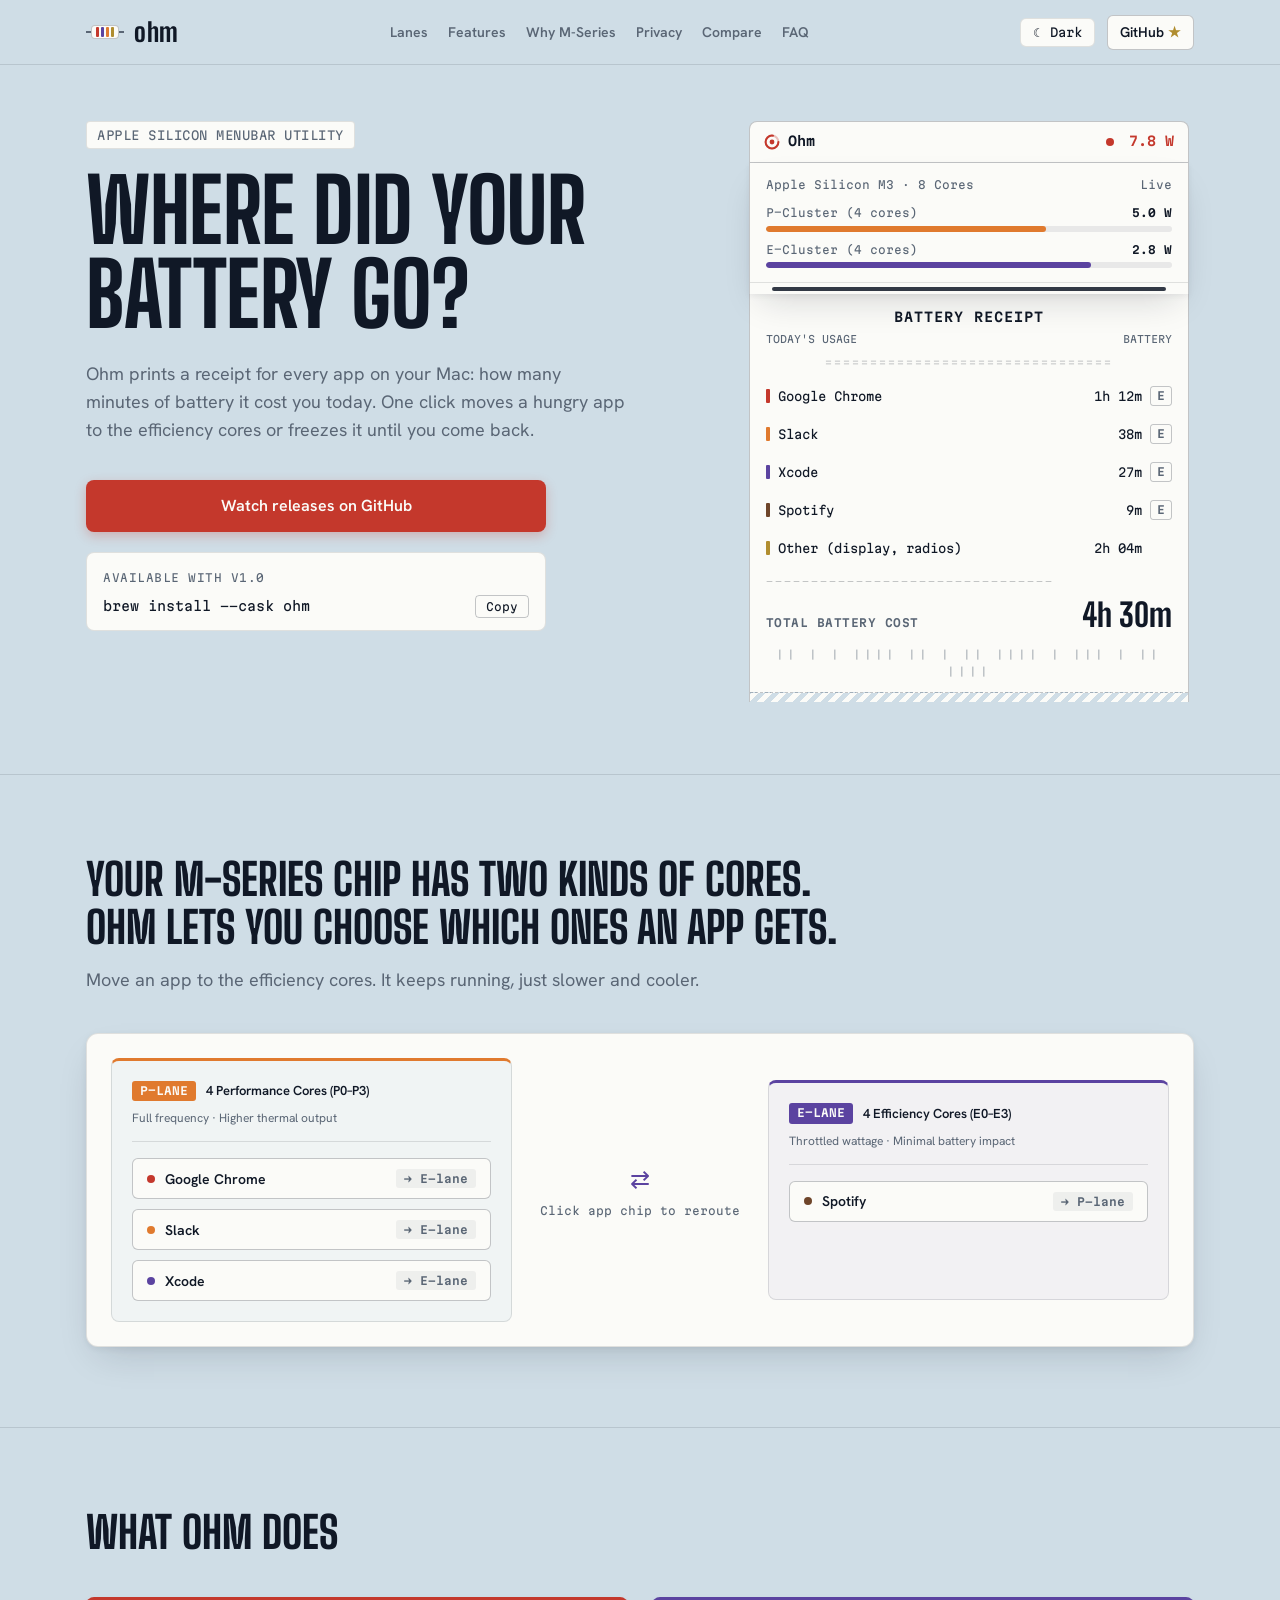
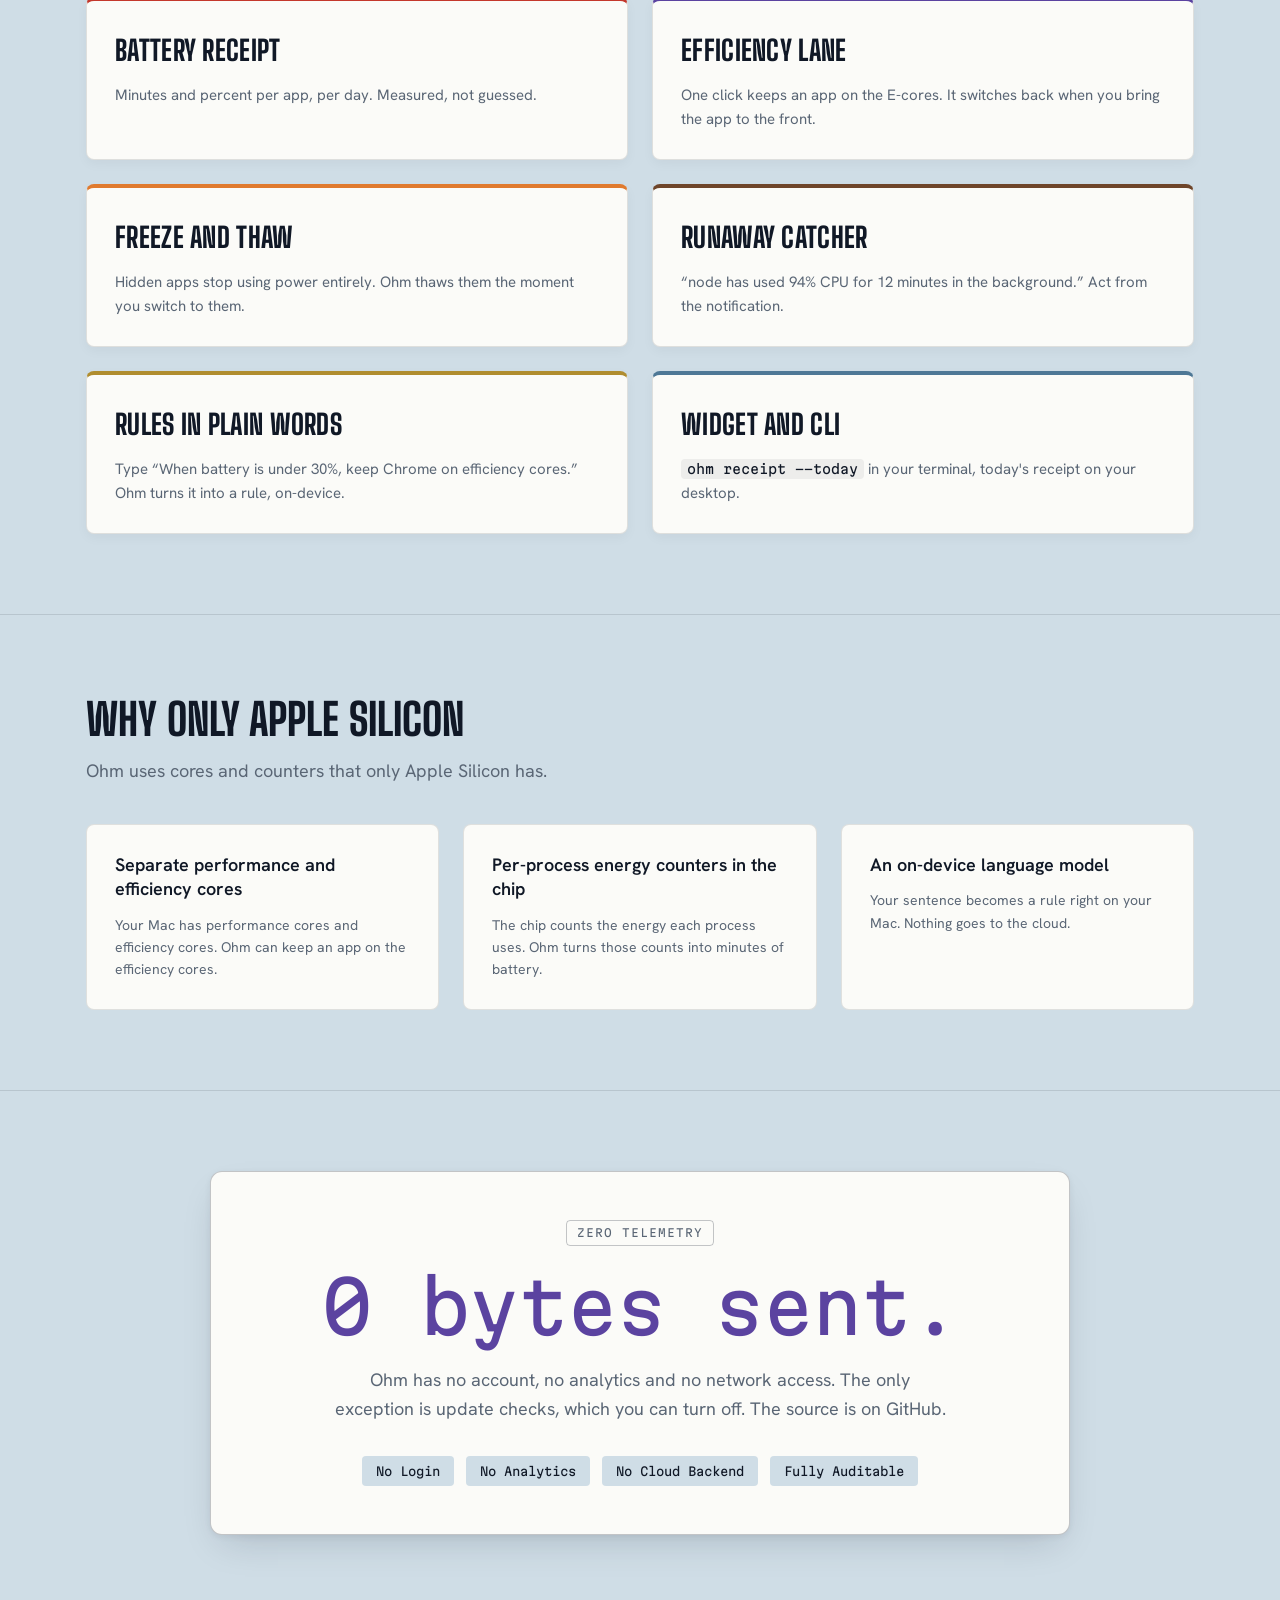
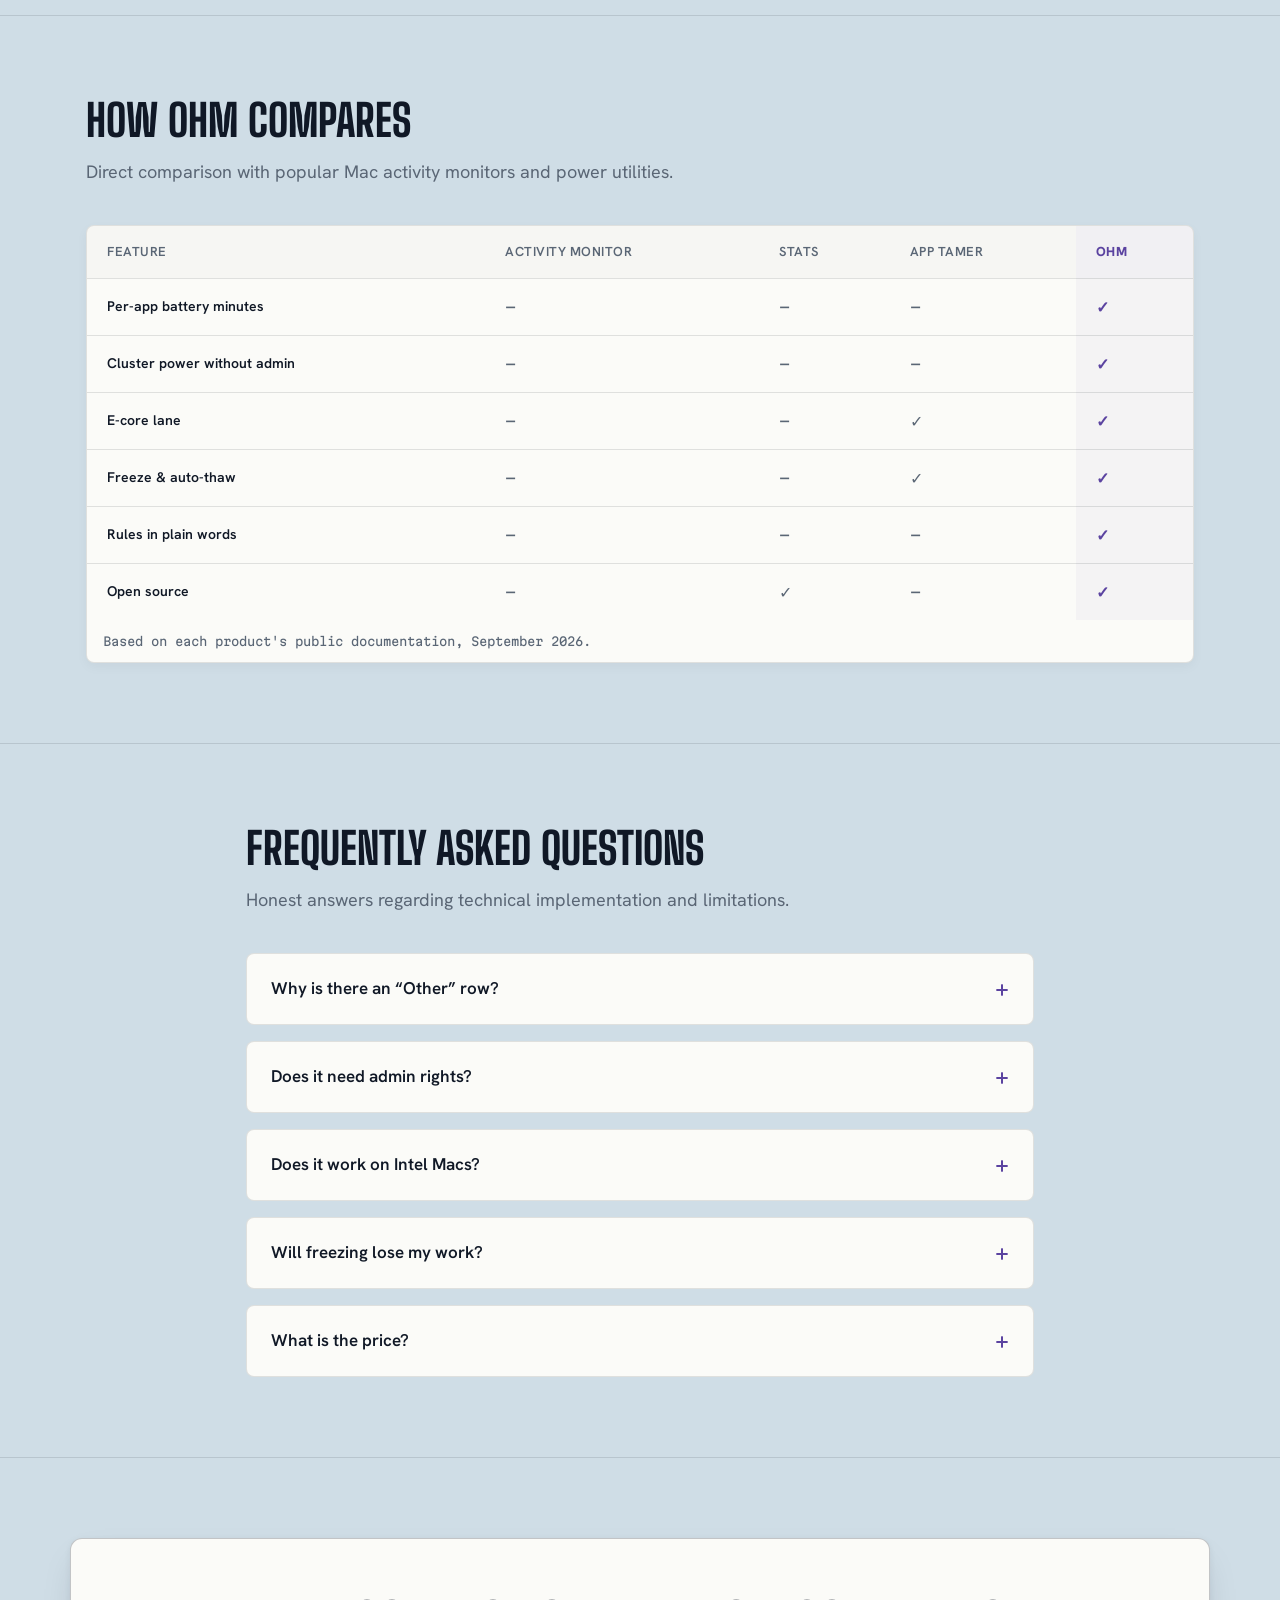
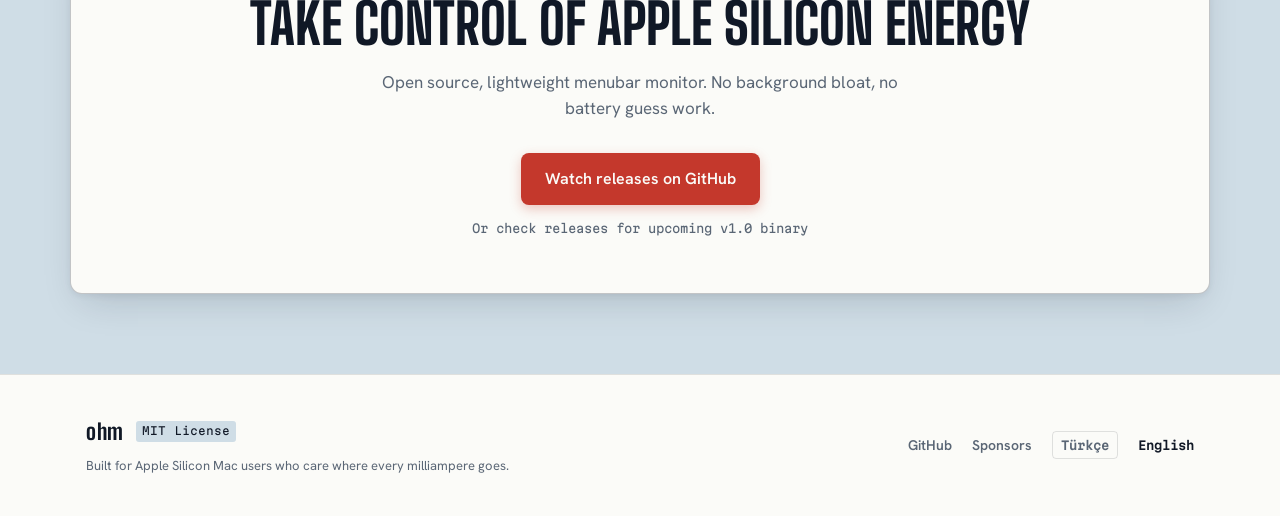
==== site/index.html @ 655f2ce6 "T-051: marketing site v1 (Gemini 3.8 Flash high, 1 revision) Co-Authored-By: Claude Opus 5.5 <norepl" ====
<!DOCTYPE html>
<html lang="en">
<head>
  <meta charset="UTF-8">
  <meta name="viewport" content="width=device-width, initial-scale=1.0">
  <title>Ohm — Where did your battery go?</title>
  <meta name="description" content="Ohm prints a battery receipt for every app on your Apple Silicon Mac and moves power-hungry apps to efficiency cores with one click.">
  <link rel="icon" href="data:image/svg+xml,%3Csvg xmlns='http://www.w3.org/2000/svg' viewBox='0 0 32 32'%3E%3Ccircle cx='16' cy='16' r='11' fill='none' stroke='%23C4382C' stroke-width='4'/%3E%3Ccircle cx='16' cy='16' r='4' fill='%23C4382C'/%3E%3C/svg%3E">
  <link rel="preconnect" href="https://fonts.googleapis.com">
  <link rel="preconnect" href="https://fonts.gstatic.com" crossorigin>
  <link href="https://fonts.googleapis.com/css2?family=Big+Shoulders+Display:wght@800&family=Hanken+Grotesk:wght@400;600&family=Martian+Mono:wght@400&display=swap" rel="stylesheet">
  <link rel="stylesheet" href="styles.css">
</head>
<body>
  <header class="site-header">
    <div class="header-inner container">
      <a href="./" class="nav-brand" aria-label="Ohm home">
        <span class="brand-resistor" aria-hidden="true">
          <span class="resistor-cap"></span>
          <span class="resistor-body">
            <span class="b-band b-red"></span>
            <span class="b-band b-violet"></span>
            <span class="b-band b-orange"></span>
            <span class="b-band b-gold"></span>
          </span>
          <span class="resistor-cap"></span>
        </span>
        <span class="brand-name">ohm</span>
      </a>

      <nav class="nav-links" aria-label="Main Navigation">
        <a href="#lanes">Lanes</a>
        <a href="#features">Features</a>
        <a href="#silicon">Why M-Series</a>
        <a href="#privacy">Privacy</a>
        <a href="#compare">Compare</a>
        <a href="#faq">FAQ</a>
      </nav>

      <div class="nav-actions">
        <button type="button" class="theme-toggle" id="theme-toggle" aria-label="Toggle dark/light theme">
          <span class="theme-icon" aria-hidden="true">◑</span>
          <span class="theme-text">Theme</span>
        </button>
        <a href="https://github.com/kuarezma/ohm" class="nav-gh-link" target="_blank" rel="noopener noreferrer">
          GitHub <span class="star-icon" aria-hidden="true">★</span>
        </a>
      </div>
    </div>
  </header>

  <main>
    <section class="hero-section">
      <div class="container hero-grid">
        <div class="hero-content">
          <div class="hero-badge">Apple Silicon Menubar Utility</div>
          <h1 class="hero-title">Where did your battery go?</h1>
          <p class="hero-sub">
            Ohm prints a receipt for every app on your Mac: how many minutes of battery it cost you today. One click moves a hungry app to the efficiency cores or freezes it until you come back.
          </p>

          <div class="hero-cta-group">
            <a href="https://github.com/kuarezma/ohm" class="btn btn-primary" target="_blank" rel="noopener noreferrer">
              Watch releases on GitHub
            </a>
            <div class="install-card">
              <div class="install-header">
                <span class="install-tag">Available with v1.0</span>
              </div>
              <div class="install-cli">
                <code id="brew-code">brew install --cask ohm</code>
                <button type="button" class="btn-copy" id="btn-copy" aria-label="Copy brew install command">
                  <span id="copy-status">Copy</span>
                </button>
              </div>
            </div>
          </div>
        </div>

        <div class="hero-demo" aria-label="Live interactive Ohm preview">
          <div class="menubar-strip">
            <div class="menubar-left">
              <svg class="ring-icon" viewBox="0 0 20 20" width="16" height="16" aria-hidden="true">
                <circle cx="10" cy="10" r="8" fill="none" stroke="currentColor" stroke-width="2.5" opacity="0.3" />
                <circle cx="10" cy="10" r="8" fill="none" stroke="currentColor" stroke-width="2.5" stroke-dasharray="38 12" stroke-linecap="round" />
                <circle cx="10" cy="10" r="3" fill="currentColor" />
              </svg>
              <span class="menubar-title">Ohm</span>
            </div>
            <div class="menubar-right">
              <span class="live-pulse" aria-hidden="true"></span>
              <span class="live-watt" id="live-wattage">7.4 W</span>
            </div>
          </div>

          <div class="popover-panel">
            <div class="popover-meta">
              <span class="popover-device">Apple Silicon M3 · 8 Cores</span>
              <span class="popover-tag">Live</span>
            </div>
            <div class="cluster-bars">
              <div class="cluster-row">
                <div class="cluster-info">
                  <span class="cluster-name">P-Cluster (4 cores)</span>
                  <span class="cluster-w" id="p-cluster-val">5.3 W</span>
                </div>
                <div class="bar-track">
                  <div class="bar-fill bar-p" id="p-cluster-bar" style="width: 58%;"></div>
                </div>
              </div>
              <div class="cluster-row">
                <div class="cluster-info">
                  <span class="cluster-name">E-Cluster (4 cores)</span>
                  <span class="cluster-w" id="e-cluster-val">2.1 W</span>
                </div>
                <div class="bar-track">
                  <div class="bar-fill bar-e" id="e-cluster-bar" style="width: 28%;"></div>
                </div>
              </div>
            </div>

            <div class="printer-slot" aria-hidden="true">
              <div class="slot-slit"></div>
            </div>
          </div>

          <div class="receipt-container">
            <div class="receipt-paper" id="receipt-paper">
              <div class="receipt-head">
                <p class="receipt-logo">BATTERY RECEIPT</p>
                <div class="receipt-meta-line">
                  <span>TODAY'S USAGE</span>
                  <span>BATTERY</span>
                </div>
                <div class="receipt-rule" aria-hidden="true">================================</div>
              </div>

              <div class="receipt-rows" role="table" aria-label="Per-app battery minutes receipt">
                <div class="receipt-row" data-app="chrome" data-minutes="72" data-saved="25" role="row">
                  <div class="row-left" role="cell">
                    <span class="resistor-stripe stripe-red" aria-hidden="true"></span>
                    <span class="app-title">Google Chrome</span>
                  </div>
                  <div class="row-right" role="cell">
                    <span class="time-display" id="time-chrome">
                      <span class="active-time">1h 12m</span>
                    </span>
                    <button type="button" class="btn-e" data-app="chrome" aria-label="Switch Google Chrome to efficiency cores" aria-pressed="false">E</button>
                  </div>
                </div>

                <div class="receipt-row" data-app="slack" data-minutes="38" data-saved="13" role="row">
                  <div class="row-left" role="cell">
                    <span class="resistor-stripe stripe-orange" aria-hidden="true"></span>
                    <span class="app-title">Slack</span>
                  </div>
                  <div class="row-right" role="cell">
                    <span class="time-display" id="time-slack">
                      <span class="active-time">38m</span>
                    </span>
                    <button type="button" class="btn-e" data-app="slack" aria-label="Switch Slack to efficiency cores" aria-pressed="false">E</button>
                  </div>
                </div>

                <div class="receipt-row" data-app="xcode" data-minutes="27" data-saved="9" role="row">
                  <div class="row-left" role="cell">
                    <span class="resistor-stripe stripe-violet" aria-hidden="true"></span>
                    <span class="app-title">Xcode</span>
                  </div>
                  <div class="row-right" role="cell">
                    <span class="time-display" id="time-xcode">
                      <span class="active-time">27m</span>
                    </span>
                    <button type="button" class="btn-e" data-app="xcode" aria-label="Switch Xcode to efficiency cores" aria-pressed="false">E</button>
                  </div>
                </div>

                <div class="receipt-row" data-app="spotify" data-minutes="9" data-saved="3" role="row">
                  <div class="row-left" role="cell">
                    <span class="resistor-stripe stripe-brown" aria-hidden="true"></span>
                    <span class="app-title">Spotify</span>
                  </div>
                  <div class="row-right" role="cell">
                    <span class="time-display" id="time-spotify">
                      <span class="active-time">9m</span>
                    </span>
                    <button type="button" class="btn-e" data-app="spotify" aria-label="Switch Spotify to efficiency cores" aria-pressed="false">E</button>
                  </div>
                </div>

                <div class="receipt-row row-other" role="row">
                  <div class="row-left" role="cell">
                    <span class="resistor-stripe stripe-gold" aria-hidden="true"></span>
                    <span class="app-title">Other (display, radios)</span>
                  </div>
                  <div class="row-right" role="cell">
                    <span class="time-display">
                      <span class="active-time">2h 04m</span>
                    </span>
                    <span class="btn-placeholder" aria-hidden="true"></span>
                  </div>
                </div>
              </div>

              <div class="receipt-foot">
                <div class="receipt-rule" aria-hidden="true">--------------------------------</div>
                <div class="receipt-total" aria-live="polite" id="receipt-total-container">
                  <span class="total-caption">TOTAL BATTERY COST</span>
                  <span class="total-number" id="receipt-total-value">4h 30m</span>
                </div>
                <div class="receipt-savings-banner" id="receipt-savings-banner" aria-hidden="true">
                  <span class="savings-text">E-core saving active: <strong id="total-saved-text">0m</strong> extended</span>
                </div>
                <div class="receipt-barcode" aria-hidden="true">
                  || | | |||| || | || |||| | ||| | || ||||
                </div>
                <div class="receipt-tear" aria-hidden="true"></div>
              </div>
            </div>
          </div>
        </div>
      </div>
    </section>

    <section class="lanes-section" id="lanes">
      <div class="container">
        <div class="section-header">
          <h2 class="section-title">Your M-series chip has two kinds of cores. Ohm lets you choose which ones an app gets.</h2>
          <p class="section-sub">Move an app to the efficiency cores. It keeps running, just slower and cooler.</p>
        </div>

        <div class="lanes-interactive-board" aria-label="Interactive CPU Core Lanes">
          <div class="lanes-grid">
            <div class="lane-box lane-p" id="p-lane">
              <div class="lane-header">
                <div class="lane-heading">
                  <span class="lane-tag tag-p">P-LANE</span>
                  <span class="lane-core-count">4 Performance Cores (P0–P3)</span>
                </div>
                <span class="lane-caption">Full frequency · Higher thermal output</span>
              </div>
              <div class="lane-chip-area" id="p-chips" role="group" aria-label="Apps running on Performance cores">
                <button type="button" class="app-chip" data-app="chrome" aria-label="Google Chrome on Performance lane. Click to shift to Efficiency lane.">
                  <span class="chip-dot dot-red" aria-hidden="true"></span>
                  <span class="chip-name">Google Chrome</span>
                  <span class="chip-action">→ E-lane</span>
                </button>
                <button type="button" class="app-chip" data-app="slack" aria-label="Slack on Performance lane. Click to shift to Efficiency lane.">
                  <span class="chip-dot dot-orange" aria-hidden="true"></span>
                  <span class="chip-name">Slack</span>
                  <span class="chip-action">→ E-lane</span>
                </button>
                <button type="button" class="app-chip" data-app="xcode" aria-label="Xcode on Performance lane. Click to shift to Efficiency lane.">
                  <span class="chip-dot dot-violet" aria-hidden="true"></span>
                  <span class="chip-name">Xcode</span>
                  <span class="chip-action">→ E-lane</span>
                </button>
              </div>
            </div>

            <div class="lanes-transfer-hint" aria-hidden="true">
              <span class="transfer-arrow">⇄</span>
              <span class="transfer-text">Click app chip to reroute</span>
            </div>

            <div class="lane-box lane-e" id="e-lane">
              <div class="lane-header">
                <div class="lane-heading">
                  <span class="lane-tag tag-e">E-LANE</span>
                  <span class="lane-core-count">4 Efficiency Cores (E0–E3)</span>
                </div>
                <span class="lane-caption">Throttled wattage · Minimal battery impact</span>
              </div>
              <div class="lane-chip-area" id="e-chips" role="group" aria-label="Apps running on Efficiency cores">
                <button type="button" class="app-chip" data-app="spotify" aria-label="Spotify on Efficiency lane. Click to shift to Performance lane.">
                  <span class="chip-dot dot-brown" aria-hidden="true"></span>
                  <span class="chip-name">Spotify</span>
                  <span class="chip-action">→ P-lane</span>
                </button>
              </div>
            </div>
          </div>
        </div>
      </div>
    </section>

    <section class="capabilities-section" id="features">
      <div class="container">
        <div class="section-header">
          <h2 class="section-title">What Ohm does</h2>
        </div>

        <div class="capabilities-grid">
          <article class="cap-card band-stripe-red">
            <h3 class="cap-title">Battery receipt</h3>
            <p class="cap-desc">Minutes and percent per app, per day. Measured, not guessed.</p>
          </article>

          <article class="cap-card band-stripe-violet">
            <h3 class="cap-title">Efficiency lane</h3>
            <p class="cap-desc">One click keeps an app on the E-cores. It switches back when you bring the app to the front.</p>
          </article>

          <article class="cap-card band-stripe-orange">
            <h3 class="cap-title">Freeze and thaw</h3>
            <p class="cap-desc">Hidden apps stop using power entirely. Ohm thaws them the moment you switch to them.</p>
          </article>

          <article class="cap-card band-stripe-brown">
            <h3 class="cap-title">Runaway catcher</h3>
            <p class="cap-desc">&ldquo;node has used 94% CPU for 12 minutes in the background.&rdquo; Act from the notification.</p>
          </article>

          <article class="cap-card band-stripe-gold">
            <h3 class="cap-title">Rules in plain words</h3>
            <p class="cap-desc">Type &ldquo;When battery is under 30%, keep Chrome on efficiency cores.&rdquo; Ohm turns it into a rule, on-device.</p>
          </article>

          <article class="cap-card band-stripe-film">
            <h3 class="cap-title">Widget and CLI</h3>
            <p class="cap-desc"><code class="inline-code">ohm receipt --today</code> in your terminal, today's receipt on your desktop.</p>
          </article>
        </div>
      </div>
    </section>

    <section class="silicon-section" id="silicon">
      <div class="container">
        <div class="section-header">
          <h2 class="section-title">Why only Apple Silicon</h2>
          <p class="section-sub">Ohm uses cores and counters that only Apple Silicon has.</p>
        </div>

        <div class="silicon-grid">
          <div class="silicon-card">
            <h3 class="silicon-heading">Separate performance and efficiency cores</h3>
            <p class="silicon-body">Your Mac has performance cores and efficiency cores. Ohm can keep an app on the efficiency cores.</p>
          </div>
          <div class="silicon-card">
            <h3 class="silicon-heading">Per-process energy counters in the chip</h3>
            <p class="silicon-body">The chip counts the energy each process uses. Ohm turns those counts into minutes of battery.</p>
          </div>
          <div class="silicon-card">
            <h3 class="silicon-heading">An on-device language model</h3>
            <p class="silicon-body">Your sentence becomes a rule right on your Mac. Nothing goes to the cloud.</p>
          </div>
        </div>
      </div>
    </section>

    <section class="privacy-section" id="privacy">
      <div class="container privacy-container">
        <div class="privacy-badge">Zero Telemetry</div>
        <p class="privacy-huge">0 bytes sent.</p>
        <p class="privacy-statement">
          Ohm has no account, no analytics and no network access. The only exception is update checks, which you can turn off. The source is on GitHub.
        </p>
        <div class="privacy-proof-row">
          <span class="proof-tag">No Login</span>
          <span class="proof-tag">No Analytics</span>
          <span class="proof-tag">No Cloud Backend</span>
          <span class="proof-tag">Fully Auditable</span>
        </div>
      </div>
    </section>

    <section class="compare-section" id="compare">
      <div class="container">
        <div class="section-header">
          <h2 class="section-title">How Ohm compares</h2>
          <p class="section-sub">Direct comparison with popular Mac activity monitors and power utilities.</p>
        </div>

        <div class="table-wrap">
          <table class="compare-table">
            <caption class="table-caption">Based on each product's public documentation, September 2026.</caption>
            <thead>
              <tr>
                <th scope="col" class="th-feature">Feature</th>
                <th scope="col">Activity Monitor</th>
                <th scope="col">Stats</th>
                <th scope="col">App Tamer</th>
                <th scope="col" class="th-ohm">Ohm</th>
              </tr>
            </thead>
            <tbody>
              <tr>
                <th scope="row" class="row-feature">Per-app battery minutes</th>
                <td class="cell-val">–</td>
                <td class="cell-val">–</td>
                <td class="cell-val">–</td>
                <td class="cell-val cell-ohm">✓</td>
              </tr>
              <tr>
                <th scope="row" class="row-feature">Cluster power without admin</th>
                <td class="cell-val">–</td>
                <td class="cell-val">–</td>
                <td class="cell-val">–</td>
                <td class="cell-val cell-ohm">✓</td>
              </tr>
              <tr>
                <th scope="row" class="row-feature">E-core lane</th>
                <td class="cell-val">–</td>
                <td class="cell-val">–</td>
                <td class="cell-val">✓</td>
                <td class="cell-val cell-ohm">✓</td>
              </tr>
              <tr>
                <th scope="row" class="row-feature">Freeze &amp; auto-thaw</th>
                <td class="cell-val">–</td>
                <td class="cell-val">–</td>
                <td class="cell-val">✓</td>
                <td class="cell-val cell-ohm">✓</td>
              </tr>
              <tr>
                <th scope="row" class="row-feature">Rules in plain words</th>
                <td class="cell-val">–</td>
                <td class="cell-val">–</td>
                <td class="cell-val">–</td>
                <td class="cell-val cell-ohm">✓</td>
              </tr>
              <tr>
                <th scope="row" class="row-feature">Open source</th>
                <td class="cell-val">–</td>
                <td class="cell-val">✓</td>
                <td class="cell-val">–</td>
                <td class="cell-val cell-ohm">✓</td>
              </tr>
            </tbody>
          </table>
        </div>
      </div>
    </section>

    <section class="faq-section" id="faq">
      <div class="container faq-container">
        <div class="section-header">
          <h2 class="section-title">Frequently asked questions</h2>
          <p class="section-sub">Honest answers regarding technical implementation and limitations.</p>
        </div>

        <div class="faq-list">
          <details class="faq-item">
            <summary class="faq-question">Why is there an &ldquo;Other&rdquo; row?</summary>
            <div class="faq-answer">
              <p>The display and the radios cannot be attributed to a single app, so Ohm shows them separately instead of spreading them across your apps.</p>
            </div>
          </details>

          <details class="faq-item">
            <summary class="faq-question">Does it need admin rights?</summary>
            <div class="faq-answer">
              <p>No, not for v1. Ohm reads energy counters via standard macOS telemetry interfaces without root or kernel extensions.</p>
            </div>
          </details>

          <details class="faq-item">
            <summary class="faq-question">Does it work on Intel Macs?</summary>
            <div class="faq-answer">
              <p>No, Ohm reads counters that only Apple Silicon has.</p>
            </div>
          </details>

          <details class="faq-item">
            <summary class="faq-question">Will freezing lose my work?</summary>
            <div class="faq-answer">
              <p>Ohm never freezes apps playing audio or in a call, and thaws everything if it quits or crashes.</p>
            </div>
          </details>

          <details class="faq-item">
            <summary class="faq-question">What is the price?</summary>
            <div class="faq-answer">
              <p>Free and MIT-licensed.</p>
            </div>
          </details>
        </div>
      </div>
    </section>

    <section class="bottom-cta-section">
      <div class="container cta-box">
        <h2 class="cta-heading">Take control of Apple Silicon energy</h2>
        <p class="cta-text">Open source, lightweight menubar monitor. No background bloat, no battery guess work.</p>
        <div class="cta-actions">
          <a href="https://github.com/kuarezma/ohm" class="btn btn-primary" target="_blank" rel="noopener noreferrer">
            Watch releases on GitHub
          </a>
          <span class="cta-brew-hint">Or check releases for upcoming v1.0 binary</span>
        </div>
      </div>
    </section>
  </main>

  <footer class="site-footer">
    <div class="container footer-inner">
      <div class="footer-left">
        <div class="footer-brand">
          <span class="brand-name">ohm</span>
          <span class="footer-license">MIT License</span>
        </div>
        <p class="footer-copy">Built for Apple Silicon Mac users who care where every milliampere goes.</p>
      </div>

      <div class="footer-right">
        <nav class="footer-links" aria-label="Footer Links">
          <a href="https://github.com/kuarezma/ohm" target="_blank" rel="noopener noreferrer">GitHub</a>
          <a href="https://github.com/kuarezma/ohm#sponsors" target="_blank" rel="noopener noreferrer">Sponsors</a>
          <a href="./tr/" class="lang-switch" title="Türkçe Sürüm">Türkçe</a>
          <span class="lang-current" aria-current="true">English</span>
        </nav>
      </div>
    </div>
  </footer>

  <script src="app.js"></script>
</body>
</html>
---- site/styles.css ----
:root {
  --film: #CFDDE6;
  --paper: #FBFBF8;
  --ink: #101826;
  --graphite: #5A6675;
  --band-red: #C4382C;
  --band-violet: #5B43A0;
  --band-orange: #E07A2E;
  --band-brown: #6E452A;
  --band-gold: #B08D2F;
  --border-light: rgba(16, 24, 38, 0.12);
  --border-strong: rgba(16, 24, 38, 0.24);
  --paper-shadow: 0 16px 36px -12px rgba(16, 24, 38, 0.18), 0 2px 6px rgba(16, 24, 38, 0.06);
  --font-display: "Big Shoulders Display", -apple-system, sans-serif;
  --font-body: "Hanken Grotesk", -apple-system, BlinkMacSystemFont, "Segoe UI", Roboto, sans-serif;
  --font-mono: "Martian Mono", ui-monospace, SFMono-Regular, Menlo, monospace;
}

@media (prefers-color-scheme: dark) {
  :root:not([data-theme="light"]) {
    --film: #0F1620;
    --paper: #1A2230;
    --ink: #E7EDF2;
    --graphite: #9EABB8;
    --band-red: #D94A3D;
    --band-violet: #7D63CE;
    --band-orange: #EB8C44;
    --band-brown: #865738;
    --band-gold: #C49F38;
    --border-light: rgba(231, 237, 242, 0.12);
    --border-strong: rgba(231, 237, 242, 0.24);
    --paper-shadow: 0 20px 40px -12px rgba(0, 0, 0, 0.55), 0 2px 8px rgba(0, 0, 0, 0.3);
  }
}

:root[data-theme="dark"] {
  --film: #0F1620;
  --paper: #1A2230;
  --ink: #E7EDF2;
  --graphite: #9EABB8;
  --band-red: #D94A3D;
  --band-violet: #7D63CE;
  --band-orange: #EB8C44;
  --band-brown: #865738;
  --band-gold: #C49F38;
  --border-light: rgba(231, 237, 242, 0.12);
  --border-strong: rgba(231, 237, 242, 0.24);
  --paper-shadow: 0 20px 40px -12px rgba(0, 0, 0, 0.55), 0 2px 8px rgba(0, 0, 0, 0.3);
}

*, *::before, *::after { box-sizing: border-box; margin: 0; padding: 0; }
html { font-size: 16px; scroll-behavior: smooth; text-rendering: optimizeLegibility; -webkit-font-smoothing: antialiased; }
body { background: var(--film); color: var(--ink); font-family: var(--font-body); line-height: 1.5; min-height: 100vh; overflow-x: hidden; transition: background 0.25s, color 0.25s; }
.container { width: 100%; max-width: 1140px; margin: 0 auto; padding: 0 16px; }
:focus-visible { outline: 2px solid var(--band-violet); outline-offset: 3px; }

.site-header { position: sticky; top: 0; z-index: 100; background: var(--film); border-bottom: 1px solid var(--border-light); backdrop-filter: blur(8px); -webkit-backdrop-filter: blur(8px); }
.header-inner { display: flex; align-items: center; justify-content: space-between; height: 64px; gap: 16px; }
.nav-brand { display: inline-flex; align-items: center; gap: 10px; text-decoration: none; color: var(--ink); }
.brand-resistor { display: inline-flex; align-items: center; height: 18px; }
.resistor-cap { width: 5px; height: 2px; background: var(--graphite); }
.resistor-body { display: inline-flex; align-items: center; gap: 2px; padding: 2px 4px; background: var(--paper); border: 1px solid var(--border-strong); border-radius: 4px; height: 14px; }
.b-band { width: 3px; height: 10px; border-radius: 1px; }

.b-red, .stripe-red, .dot-red { background: var(--band-red); }
.b-violet, .stripe-violet, .dot-violet { background: var(--band-violet); }
.b-orange, .stripe-orange, .dot-orange { background: var(--band-orange); }
.stripe-brown, .dot-brown { background: var(--band-brown); }
.b-gold, .stripe-gold { background: var(--band-gold); }

.brand-name { font-family: var(--font-display); font-weight: 800; font-size: 26px; letter-spacing: 0.5px; text-transform: lowercase; }
.nav-links { display: flex; align-items: center; gap: 20px; }
.nav-links a { text-decoration: none; color: var(--graphite); font-size: 14px; font-weight: 600; transition: color 0.15s; }
.nav-links a:hover { color: var(--ink); }
.nav-actions { display: flex; align-items: center; gap: 12px; }
.theme-toggle { background: var(--paper); border: 1px solid var(--border-light); color: var(--ink); padding: 6px 12px; border-radius: 6px; font-family: var(--font-mono); font-size: 12px; cursor: pointer; display: inline-flex; align-items: center; gap: 6px; transition: border-color 0.15s; }
.theme-toggle:hover { border-color: var(--border-strong); }
.nav-gh-link { display: inline-flex; align-items: center; gap: 4px; text-decoration: none; color: var(--ink); font-size: 14px; font-weight: 600; padding: 6px 12px; border: 1px solid var(--border-strong); border-radius: 6px; background: var(--paper); transition: transform 0.15s; }
.nav-gh-link:hover { transform: translateY(-1px); }
.star-icon { color: var(--band-gold); }

.hero-section { padding: 56px 0 72px; }
.hero-grid { display: grid; grid-template-columns: 1.15fr 0.85fr; gap: 48px; align-items: start; }
.hero-badge { display: inline-block; font-family: var(--font-mono); font-size: 12px; padding: 4px 10px; background: var(--paper); border: 1px solid var(--border-light); border-radius: 4px; color: var(--graphite); margin-bottom: 20px; letter-spacing: 0.5px; text-transform: uppercase; }
.hero-title { font-family: var(--font-display); font-weight: 800; font-size: clamp(44px, 7.5vw, 88px); line-height: 0.95; letter-spacing: -0.5px; color: var(--ink); margin-bottom: 24px; text-transform: uppercase; }
.hero-sub { font-size: 18px; line-height: 1.55; color: var(--graphite); max-width: 540px; margin-bottom: 36px; }
.hero-cta-group { display: flex; flex-direction: column; gap: 20px; max-width: 460px; }
.btn { display: inline-flex; align-items: center; justify-content: center; padding: 14px 24px; border-radius: 8px; font-size: 16px; font-weight: 600; text-decoration: none; cursor: pointer; transition: transform 0.15s, box-shadow 0.15s, opacity 0.15s; }
.btn-primary { background: var(--band-red); color: #FBFBF8; border: none; box-shadow: 0 4px 12px rgba(196, 56, 44, 0.28); }
.btn-primary:hover { transform: translateY(-1px); opacity: 0.95; box-shadow: 0 6px 16px rgba(196, 56, 44, 0.36); }
.install-card { background: var(--paper); border: 1px solid var(--border-light); border-radius: 8px; padding: 12px 16px; }
.install-header { margin-bottom: 6px; }
.install-tag { font-family: var(--font-mono); font-size: 11px; color: var(--graphite); text-transform: uppercase; letter-spacing: 0.5px; }
.install-cli { display: flex; align-items: center; justify-content: space-between; gap: 12px; }
.install-cli code { font-family: var(--font-mono); font-size: 13px; color: var(--ink); white-space: nowrap; overflow-x: auto; }
.btn-copy { background: transparent; border: 1px solid var(--border-strong); color: var(--ink); font-family: var(--font-mono); font-size: 11px; padding: 4px 10px; border-radius: 4px; cursor: pointer; white-space: nowrap; transition: background 0.15s, color 0.15s; }
.btn-copy:hover { background: var(--ink); color: var(--paper); }

.hero-demo { display: flex; flex-direction: column; align-items: stretch; max-width: 440px; margin: 0 auto; width: 100%; }
.menubar-strip { background: var(--paper); border: 1px solid var(--border-strong); border-radius: 8px 8px 0 0; padding: 10px 14px; display: flex; align-items: center; justify-content: space-between; font-family: var(--font-mono); font-size: 13px; }
.menubar-left { display: flex; align-items: center; gap: 8px; font-weight: 600; }
.ring-icon { color: var(--band-red); }
.menubar-right { display: flex; align-items: center; gap: 8px; }
.live-pulse { width: 8px; height: 8px; border-radius: 50%; background: var(--band-red); animation: pulseDot 2s infinite; }
@keyframes pulseDot { 0% { transform: scale(0.95); box-shadow: 0 0 0 0 rgba(196, 56, 44, 0.7); } 70% { transform: scale(1.05); box-shadow: 0 0 0 6px rgba(196, 56, 44, 0); } 100% { transform: scale(0.95); box-shadow: 0 0 0 0 rgba(196, 56, 44, 0); } }
.live-watt { font-family: var(--font-mono); font-weight: 600; color: var(--band-red); min-width: 52px; text-align: right; }

.popover-panel { background: var(--paper); border-left: 1px solid var(--border-strong); border-right: 1px solid var(--border-strong); padding: 14px 16px 0; box-shadow: var(--paper-shadow); position: relative; z-index: 2; }
.popover-meta { display: flex; justify-content: space-between; align-items: center; font-family: var(--font-mono); font-size: 11px; color: var(--graphite); margin-bottom: 12px; }
.cluster-bars { display: flex; flex-direction: column; gap: 10px; margin-bottom: 14px; }
.cluster-row { display: flex; flex-direction: column; gap: 4px; }
.cluster-info { display: flex; justify-content: space-between; font-family: var(--font-mono); font-size: 11px; }
.cluster-name { color: var(--graphite); }
.cluster-w { font-weight: 600; color: var(--ink); }
.bar-track { width: 100%; height: 6px; background: rgba(16, 24, 38, 0.08); border-radius: 3px; overflow: hidden; }
:root[data-theme="dark"] .bar-track, @media (prefers-color-scheme: dark) { :root:not([data-theme="light"]) .bar-track { background: rgba(231, 237, 242, 0.12); } }
.bar-fill { height: 100%; border-radius: 3px; transition: width 0.8s ease; }
.bar-p { background: var(--band-orange); }
.bar-e { background: var(--band-violet); }
.printer-slot { height: 12px; display: flex; align-items: center; justify-content: center; background: var(--paper); border-top: 1px solid var(--border-light); margin: 0 -16px; }
.slot-slit { width: 90%; height: 4px; background: var(--ink); border-radius: 2px; opacity: 0.85; }

.receipt-container { position: relative; z-index: 1; overflow: hidden; margin-top: -2px; }
.receipt-paper { background: var(--paper); border-left: 1px solid var(--border-strong); border-right: 1px solid var(--border-strong); box-shadow: var(--paper-shadow); padding: 16px 16px 24px; color: var(--ink); font-family: var(--font-mono); opacity: 1; transform: translateY(0); }
.receipt-head { text-align: center; margin-bottom: 12px; }
.receipt-logo { font-size: 13px; font-weight: 600; letter-spacing: 1px; margin-bottom: 4px; }
.receipt-meta-line { display: flex; justify-content: space-between; font-size: 10px; color: var(--graphite); margin-bottom: 8px; }
.receipt-rule { font-size: 10px; letter-spacing: 2px; color: var(--border-strong); overflow: hidden; white-space: nowrap; user-select: none; }
.receipt-rows { display: flex; flex-direction: column; gap: 10px; margin: 12px 0; }
.receipt-row { display: flex; align-items: center; justify-content: space-between; padding: 4px 0; font-size: 12px; border-radius: 4px; transition: background 0.2s, opacity 0.2s, transform 0.2s; }
.receipt-row.reprinting { background: rgba(91, 67, 160, 0.08); }
.row-left { display: flex; align-items: center; gap: 8px; }
.resistor-stripe { width: 4px; height: 14px; border-radius: 1px; flex-shrink: 0; }
.row-right { display: flex; align-items: center; gap: 8px; }
.time-display { display: flex; align-items: center; gap: 6px; }
.struck-time { color: var(--graphite); text-decoration: line-through; opacity: 0.65; }
.saved-tag { color: var(--band-violet); font-weight: 600; }
.btn-e { width: 22px; height: 20px; display: inline-flex; align-items: center; justify-content: center; font-family: var(--font-mono); font-size: 11px; font-weight: 600; background: transparent; color: var(--graphite); border: 1px solid var(--border-strong); border-radius: 3px; cursor: pointer; transition: all 0.15s; }
.btn-e:hover { color: var(--band-violet); border-color: var(--band-violet); }
.btn-e[aria-pressed="true"] { background: var(--band-violet); color: #FBFBF8; border-color: var(--band-violet); box-shadow: 0 0 8px rgba(91, 67, 160, 0.4); }
.btn-placeholder { width: 22px; height: 20px; }
.receipt-foot { margin-top: 10px; }
.receipt-total { display: flex; justify-content: space-between; align-items: baseline; padding: 10px 0 6px; }
.total-caption { font-size: 11px; font-weight: 600; color: var(--graphite); letter-spacing: 0.5px; }
.total-number { font-family: var(--font-display); font-size: 32px; font-weight: 800; color: var(--ink); line-height: 1; }
.receipt-savings-banner { display: none; font-size: 11px; color: var(--band-violet); padding: 4px 8px; background: rgba(91, 67, 160, 0.1); border-radius: 4px; margin-bottom: 8px; text-align: center; }
.receipt-savings-banner.active { display: block; }
.receipt-barcode { text-align: center; font-size: 11px; letter-spacing: 3px; color: var(--graphite); margin: 10px 0 12px; opacity: 0.55; user-select: none; }
.receipt-tear { height: 10px; background-image: repeating-linear-gradient(-45deg, transparent, transparent 5px, var(--film) 5px, var(--film) 10px); margin: 0 -16px -24px; border-top: 1px dashed var(--border-strong); }

.receipt-container.js-animating .receipt-paper { animation: receiptSlide 0.4s cubic-bezier(0.16, 1, 0.3, 1) forwards; }
.receipt-container.js-animating .receipt-row { opacity: 0; transform: translateY(6px); }
.receipt-container.js-animating .receipt-row.printed { opacity: 1; transform: translateY(0); }
.receipt-container.js-animating .receipt-foot { opacity: 0; transition: opacity 0.25s; }
.receipt-container.js-animating .receipt-foot.printed { opacity: 1; }
@keyframes receiptSlide { 0% { transform: translateY(-40px); opacity: 0; } 100% { transform: translateY(0); opacity: 1; } }

@media (prefers-reduced-motion: reduce) {
  *, *::before, *::after { animation-duration: 0.001ms !important; transition-duration: 0.001ms !important; }
  .receipt-paper, .receipt-row, .receipt-foot { opacity: 1 !important; transform: none !important; animation: none !important; }
}

.lanes-section { padding: 80px 0; border-top: 1px solid var(--border-light); }
.section-header { max-width: 760px; margin-bottom: 40px; }
.section-title { font-family: var(--font-display); font-size: clamp(28px, 4.5vw, 44px); font-weight: 800; line-height: 1.1; color: var(--ink); margin-bottom: 14px; text-transform: uppercase; }
.section-sub { font-size: 18px; color: var(--graphite); line-height: 1.5; }
.lanes-interactive-board { background: var(--paper); border: 1px solid var(--border-light); border-radius: 12px; padding: 24px; box-shadow: var(--paper-shadow); }
.lanes-grid { display: grid; grid-template-columns: 1fr auto 1fr; gap: 20px; align-items: center; }
.lane-box { background: rgba(207, 221, 230, 0.25); border: 1px solid var(--border-light); border-radius: 8px; padding: 20px; min-height: 220px; display: flex; flex-direction: column; }
:root[data-theme="dark"] .lane-box, @media (prefers-color-scheme: dark) { :root:not([data-theme="light"]) .lane-box { background: rgba(15, 22, 32, 0.5); } }
.lane-p { border-top: 3px solid var(--band-orange); }
.lane-e { border-top: 3px solid var(--band-violet); background: rgba(91, 67, 160, 0.05); }
.lane-header { margin-bottom: 16px; padding-bottom: 12px; border-bottom: 1px solid var(--border-light); }
.lane-heading { display: flex; align-items: center; gap: 10px; margin-bottom: 4px; }
.lane-tag { font-family: var(--font-mono); font-size: 11px; font-weight: 600; padding: 2px 8px; border-radius: 3px; color: #FBFBF8; }
.tag-p { background: var(--band-orange); }
.tag-e { background: var(--band-violet); }
.lane-core-count { font-size: 13px; font-weight: 600; color: var(--ink); }
.lane-caption { font-size: 12px; color: var(--graphite); }
.lane-chip-area { display: flex; flex-direction: column; gap: 10px; flex: 1; }
.app-chip { display: flex; align-items: center; justify-content: space-between; padding: 10px 14px; background: var(--paper); border: 1px solid var(--border-strong); border-radius: 6px; color: var(--ink); font-family: var(--font-body); font-size: 14px; font-weight: 600; cursor: pointer; transition: transform 0.2s cubic-bezier(0.16, 1, 0.3, 1), box-shadow 0.15s, border-color 0.15s; text-align: left; }
.app-chip:hover { transform: translateY(-2px); box-shadow: 0 4px 10px rgba(16, 24, 38, 0.12); border-color: var(--ink); }
.chip-dot { width: 8px; height: 8px; border-radius: 50%; margin-right: 10px; flex-shrink: 0; }
.chip-name { flex: 1; }
.chip-action { font-family: var(--font-mono); font-size: 11px; color: var(--graphite); background: rgba(16, 24, 38, 0.05); padding: 3px 8px; border-radius: 3px; transition: background 0.15s, color 0.15s; }
.app-chip:hover .chip-action { background: var(--band-violet); color: #FBFBF8; }
.lanes-transfer-hint { display: flex; flex-direction: column; align-items: center; gap: 6px; color: var(--graphite); font-family: var(--font-mono); font-size: 11px; padding: 0 8px; text-align: center; }
.transfer-arrow { font-size: 24px; color: var(--band-violet); }

.capabilities-section { padding: 80px 0; border-top: 1px solid var(--border-light); }
.capabilities-grid { display: grid; grid-template-columns: repeat(2, 1fr); gap: 24px; }
.cap-card { background: var(--paper); border: 1px solid var(--border-light); border-radius: 8px; padding: 28px; position: relative; box-shadow: 0 4px 12px rgba(16, 24, 38, 0.04); transition: transform 0.2s, box-shadow 0.2s; }
.cap-card:hover { transform: translateY(-2px); box-shadow: var(--paper-shadow); }
.band-stripe-red { border-top: 4px solid var(--band-red); }
.band-stripe-violet { border-top: 4px solid var(--band-violet); }
.band-stripe-orange { border-top: 4px solid var(--band-orange); }
.band-stripe-brown { border-top: 4px solid var(--band-brown); }
.band-stripe-gold { border-top: 4px solid var(--band-gold); }
.band-stripe-film { border-top: 4px solid #4E7896; }
.cap-title { font-family: var(--font-display); font-size: 28px; font-weight: 800; margin-bottom: 12px; color: var(--ink); letter-spacing: 0.3px; text-transform: uppercase; }
.cap-desc { font-size: 15px; line-height: 1.6; color: var(--graphite); }
.inline-code { font-family: var(--font-mono); font-size: 13px; background: rgba(16, 24, 38, 0.06); padding: 2px 6px; border-radius: 4px; color: var(--ink); }
:root[data-theme="dark"] .inline-code, @media (prefers-color-scheme: dark) { :root:not([data-theme="light"]) .inline-code { background: rgba(231, 237, 242, 0.1); } }

.silicon-section { padding: 80px 0; border-top: 1px solid var(--border-light); }
.silicon-grid { display: grid; grid-template-columns: repeat(3, 1fr); gap: 24px; }
.silicon-card { background: var(--paper); border: 1px solid var(--border-light); border-radius: 8px; padding: 28px; display: flex; flex-direction: column; }
.silicon-heading { font-size: 18px; font-weight: 600; margin-bottom: 12px; color: var(--ink); line-height: 1.35; }
.silicon-body { font-size: 14px; line-height: 1.6; color: var(--graphite); }

.privacy-section { padding: 80px 0; border-top: 1px solid var(--border-light); }
.privacy-container { background: var(--paper); border: 1px solid var(--border-strong); border-radius: 12px; padding: 48px 36px; text-align: center; max-width: 860px; box-shadow: var(--paper-shadow); margin: 0 auto; }
.privacy-badge { display: inline-block; font-family: var(--font-mono); font-size: 11px; text-transform: uppercase; letter-spacing: 1px; padding: 4px 10px; border: 1px solid var(--border-strong); border-radius: 4px; color: var(--graphite); margin-bottom: 24px; }
.privacy-huge { font-family: var(--font-mono); font-size: clamp(40px, 8vw, 72px); font-weight: 400; line-height: 1; color: var(--band-violet); letter-spacing: -1px; margin-bottom: 24px; }
.privacy-statement { font-size: 18px; line-height: 1.6; color: var(--graphite); max-width: 620px; margin: 0 auto 32px; }
.privacy-proof-row { display: flex; flex-wrap: wrap; justify-content: center; gap: 12px; }
.proof-tag { font-family: var(--font-mono); font-size: 12px; padding: 6px 14px; background: var(--film); border-radius: 4px; color: var(--ink); }

.compare-section { padding: 80px 0; border-top: 1px solid var(--border-light); }
.table-wrap { width: 100%; overflow-x: auto; background: var(--paper); border: 1px solid var(--border-light); border-radius: 8px; box-shadow: 0 4px 12px rgba(16, 24, 38, 0.04); }
.compare-table { width: 100%; border-collapse: collapse; text-align: left; font-size: 14px; }
.table-caption { caption-side: bottom; font-size: 12px; color: var(--graphite); padding: 12px 16px; text-align: left; font-family: var(--font-mono); }
.compare-table th, .compare-table td { padding: 16px 20px; border-bottom: 1px solid var(--border-light); }
.compare-table thead th { background: rgba(16, 24, 38, 0.02); font-size: 13px; font-weight: 600; color: var(--graphite); text-transform: uppercase; letter-spacing: 0.5px; }
:root[data-theme="dark"] .compare-table thead th, @media (prefers-color-scheme: dark) { :root:not([data-theme="light"]) .compare-table thead th { background: rgba(231, 237, 242, 0.04); } }
.compare-table .th-feature { width: 36%; }
.compare-table .th-ohm { color: var(--band-violet); background: rgba(91, 67, 160, 0.06); font-weight: 800; }
.row-feature { font-weight: 600; color: var(--ink); }
.cell-val { font-family: var(--font-mono); font-size: 16px; color: var(--graphite); }
.cell-ohm { color: var(--band-violet); font-weight: 600; background: rgba(91, 67, 160, 0.04); }
.compare-table tbody tr:last-child th, .compare-table tbody tr:last-child td { border-bottom: none; }

.faq-section { padding: 80px 0; border-top: 1px solid var(--border-light); }
.faq-container { max-width: 820px; margin: 0 auto; }
.faq-list { display: flex; flex-direction: column; gap: 16px; }
.faq-item { background: var(--paper); border: 1px solid var(--border-light); border-radius: 8px; overflow: hidden; transition: border-color 0.15s; }
.faq-item[open] { border-color: var(--border-strong); }
.faq-question { padding: 20px 24px; font-size: 17px; font-weight: 600; color: var(--ink); cursor: pointer; user-select: none; list-style: none; display: flex; justify-content: space-between; align-items: center; }
.faq-question::-webkit-details-marker { display: none; }
.faq-question::after { content: "+"; font-family: var(--font-mono); font-size: 20px; font-weight: 400; color: var(--band-violet); transition: transform 0.2s; }
.faq-item[open] .faq-question::after { content: "−"; }
.faq-answer { padding: 0 24px 22px; color: var(--graphite); font-size: 15px; line-height: 1.6; }

.bottom-cta-section { padding: 80px 0; border-top: 1px solid var(--border-light); }
.cta-box { background: var(--paper); border: 1px solid var(--border-strong); border-radius: 12px; padding: 56px 36px; text-align: center; box-shadow: var(--paper-shadow); }
.cta-heading { font-family: var(--font-display); font-size: clamp(32px, 5.5vw, 56px); font-weight: 800; color: var(--ink); text-transform: uppercase; margin-bottom: 16px; line-height: 1.05; }
.cta-text { font-size: 17px; color: var(--graphite); max-width: 540px; margin: 0 auto 32px; }
.cta-actions { display: flex; flex-direction: column; align-items: center; gap: 14px; }
.cta-brew-hint { font-family: var(--font-mono); font-size: 12px; color: var(--graphite); }

.site-footer { border-top: 1px solid var(--border-light); background: var(--paper); padding: 40px 0; font-size: 14px; color: var(--graphite); }
.footer-inner { display: flex; justify-content: space-between; align-items: center; gap: 24px; flex-wrap: wrap; }
.footer-left { display: flex; flex-direction: column; gap: 8px; }
.footer-brand { display: flex; align-items: center; gap: 12px; }
.footer-brand .brand-name { font-size: 22px; color: var(--ink); }
.footer-license { font-family: var(--font-mono); font-size: 11px; padding: 2px 6px; background: var(--film); border-radius: 3px; color: var(--ink); }
.footer-copy { font-size: 13px; max-width: 440px; }
.footer-right { display: flex; align-items: center; }
.footer-links { display: flex; align-items: center; gap: 20px; }
.footer-links a { color: var(--graphite); text-decoration: none; font-weight: 600; transition: color 0.15s; }
.footer-links a:hover { color: var(--ink); }
.lang-switch { font-family: var(--font-mono); font-size: 12px; padding: 4px 8px; border: 1px solid var(--border-light); border-radius: 4px; }
.lang-current { font-family: var(--font-mono); font-size: 12px; color: var(--ink); font-weight: 600; }

@media (max-width: 900px) {
  .hero-grid { grid-template-columns: 1fr; gap: 40px; }
  .hero-content, .hero-demo { max-width: 100%; }
  .capabilities-grid, .silicon-grid, .lanes-grid { grid-template-columns: 1fr; }
  .lanes-transfer-hint { flex-direction: row; justify-content: center; padding: 8px 0; }
  .transfer-arrow { transform: rotate(90deg); }
}
@media (max-width: 640px) {
  .nav-links { display: none; }
  .footer-inner { flex-direction: column; align-items: flex-start; gap: 20px; }
  .table-wrap { font-size: 13px; }
  .compare-table th, .compare-table td { padding: 12px 14px; }
}
@media (max-width: 360px) {
  .container { padding-left: 16px; padding-right: 16px; }
  .hero-title { font-size: 40px; }
  .install-cli { flex-direction: column; align-items: flex-start; }
  .btn-copy { width: 100%; }
}
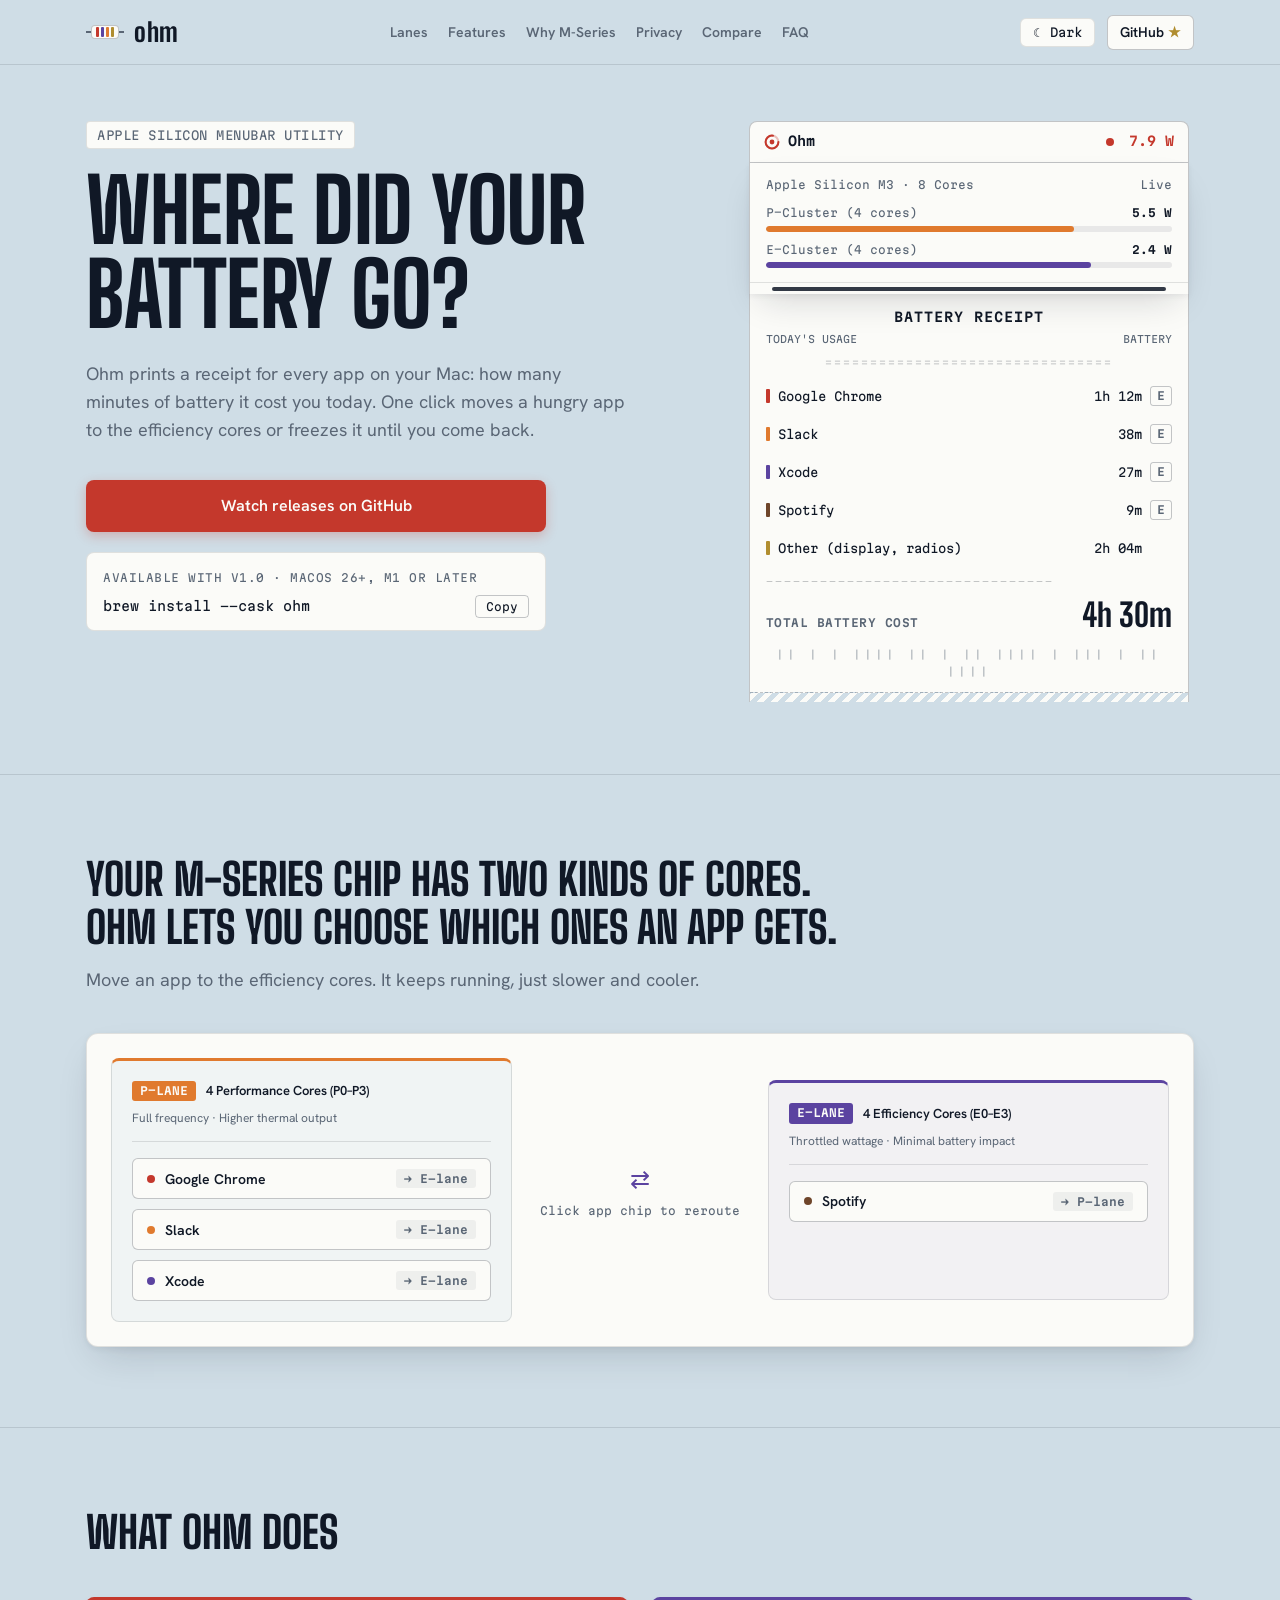
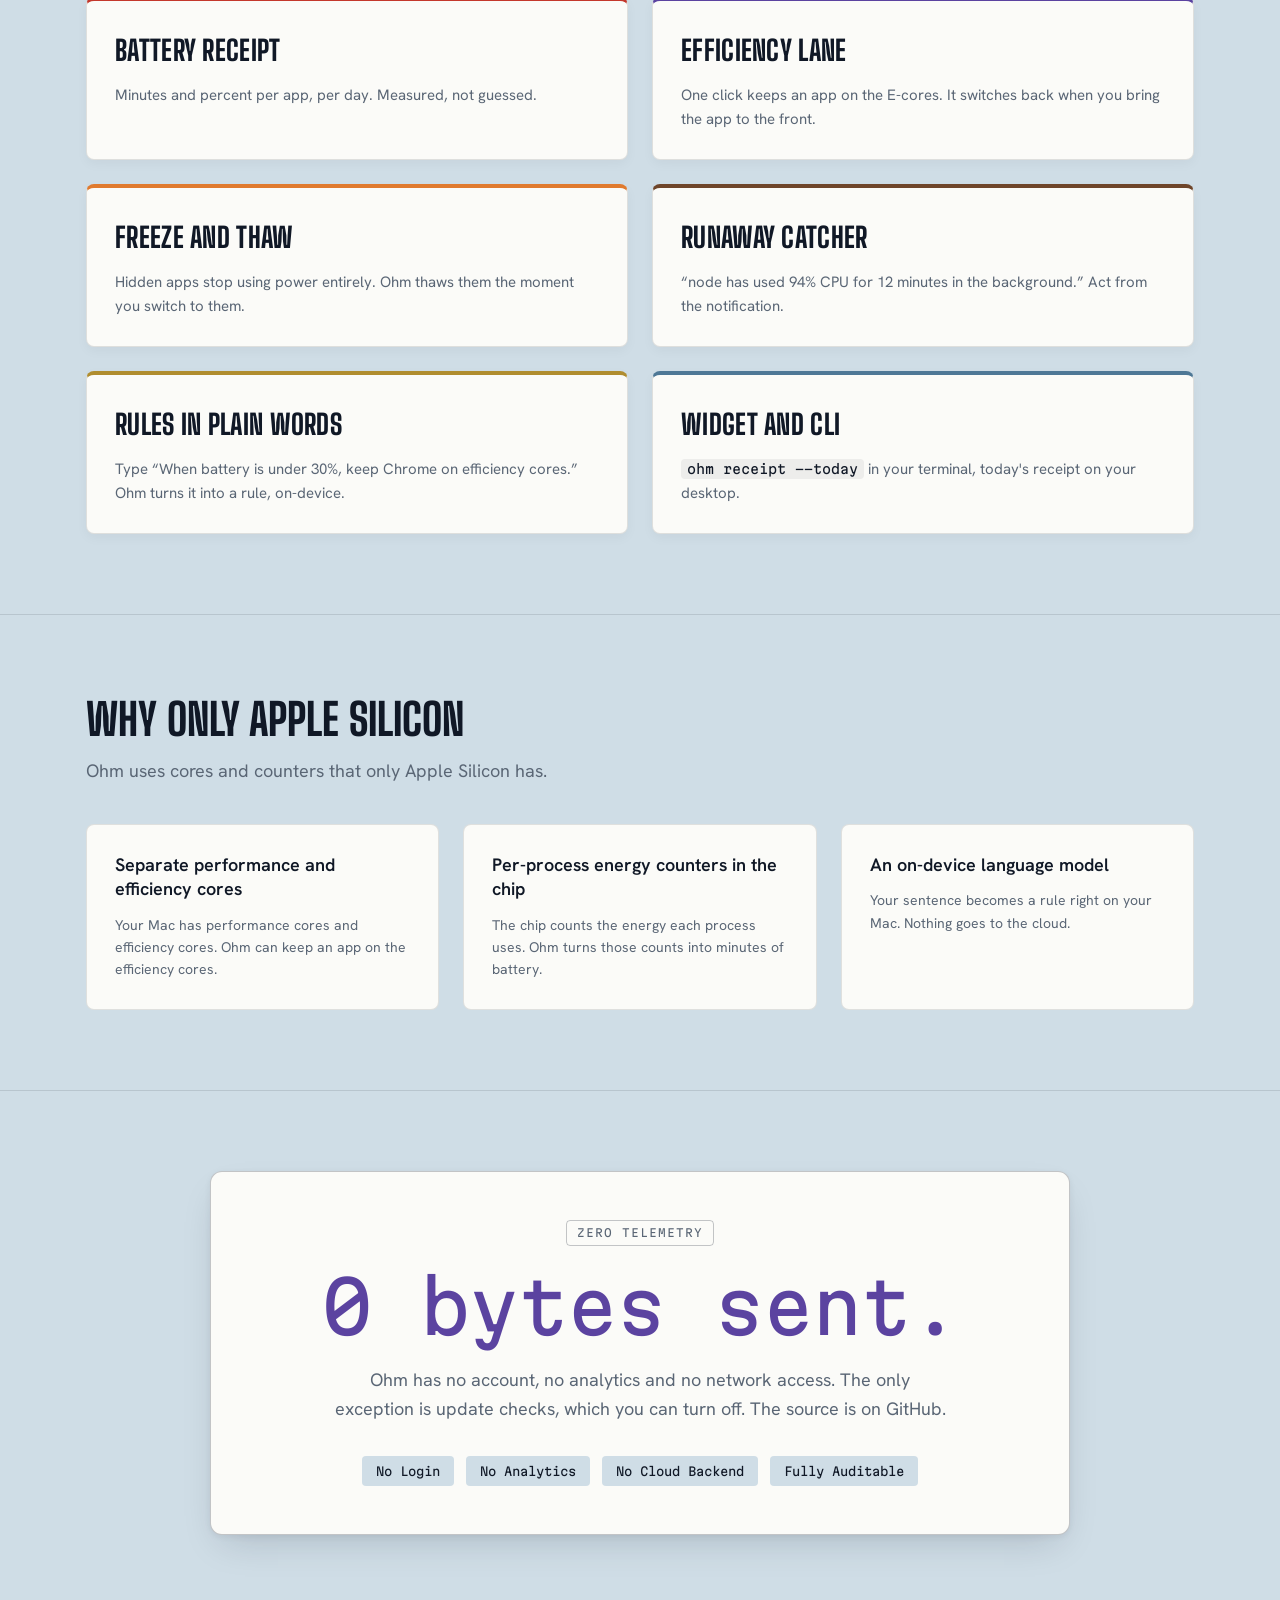
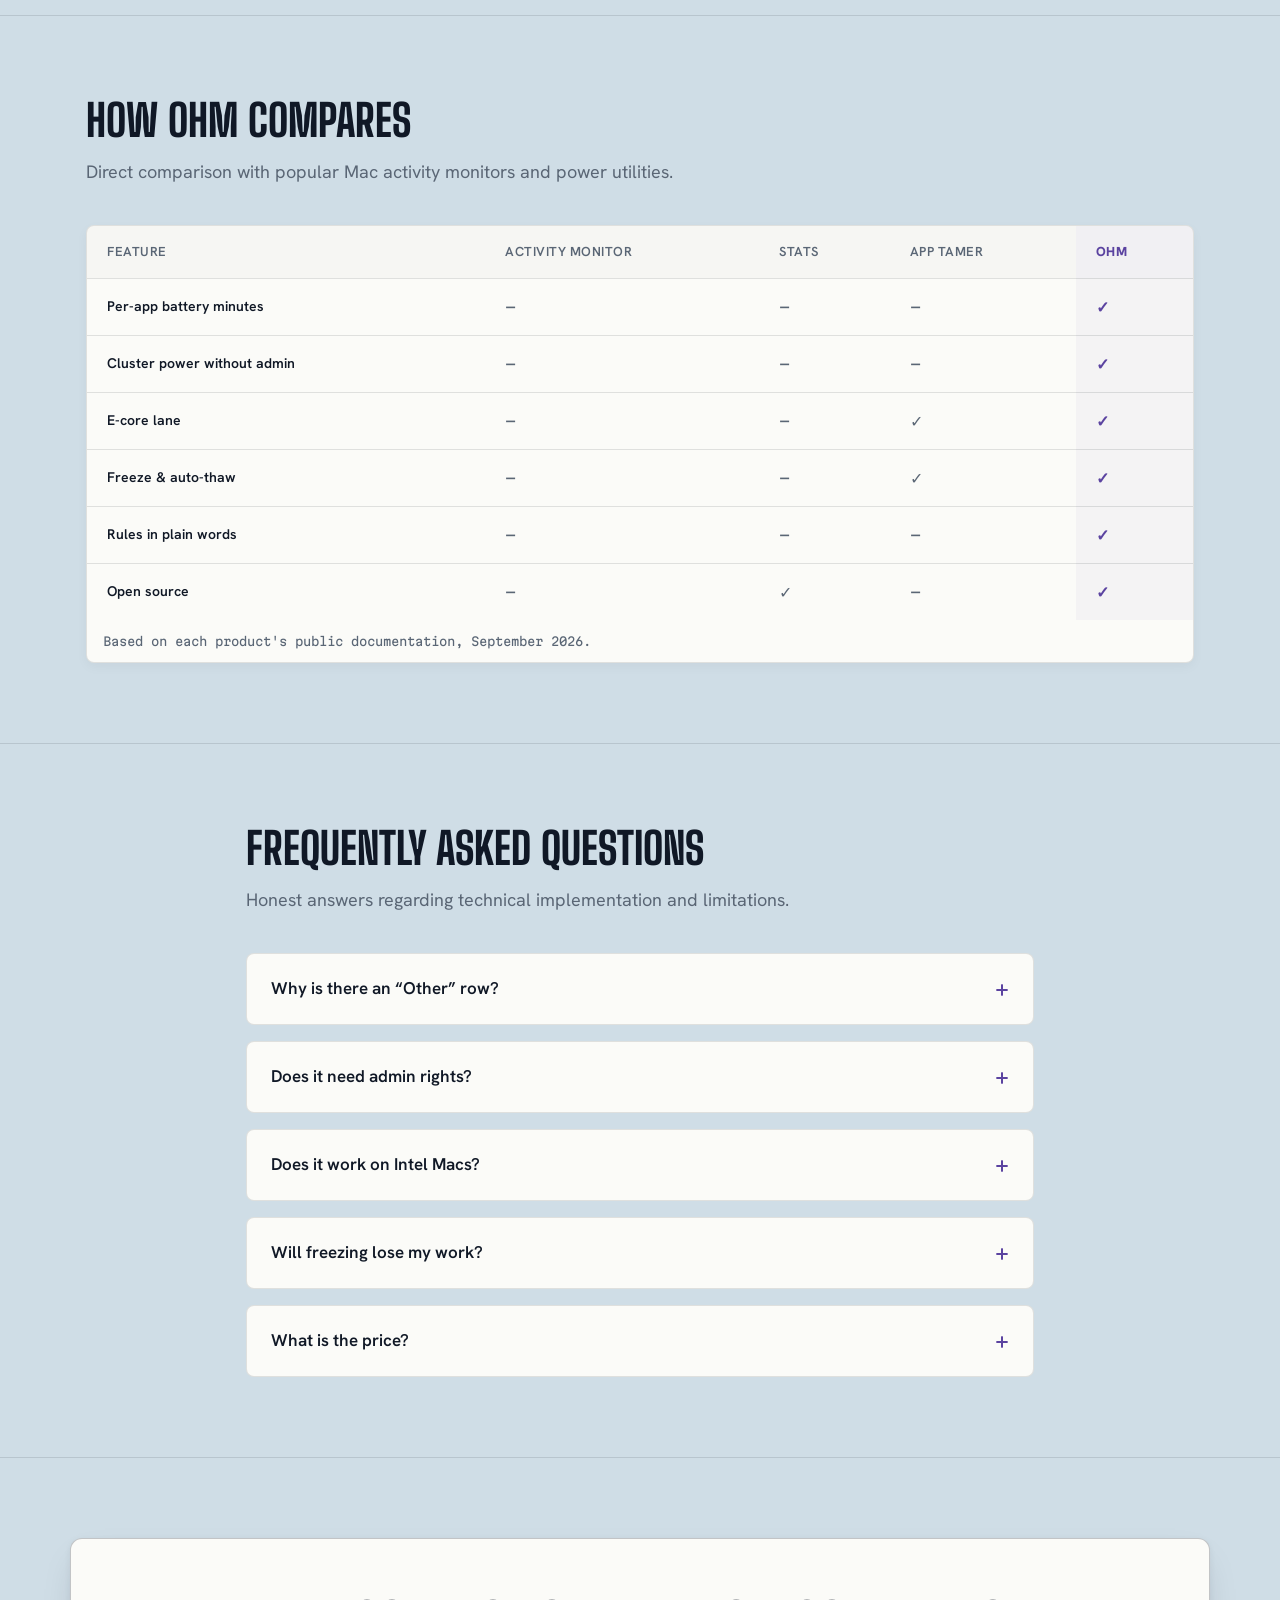
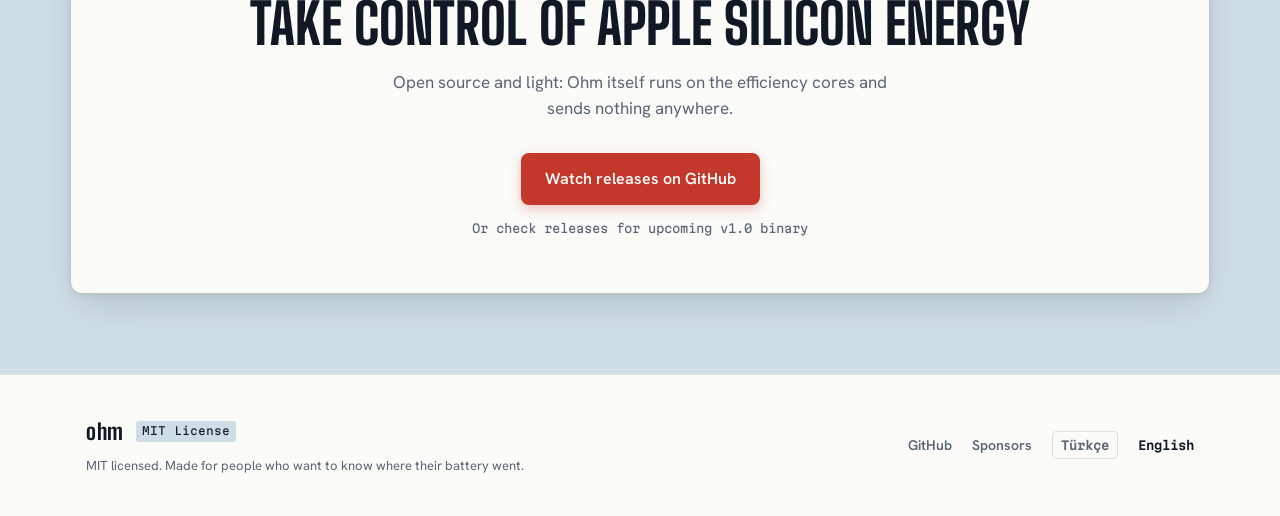
==== commit 1d6b93b0: "Target macOS 26+ (user decision) Co-Authored-By: Claude Opus 5.5 <noreply@anthropic.com>" ====
--- a/site/index.html
+++ b/site/index.html
@@ -6,6 +6,8 @@
   <title>Ohm — Where did your battery go?</title>
   <meta name="description" content="Ohm prints a battery receipt for every app on your Apple Silicon Mac and moves power-hungry apps to efficiency cores with one click.">
   <link rel="icon" href="data:image/svg+xml,%3Csvg xmlns='http://www.w3.org/2000/svg' viewBox='0 0 32 32'%3E%3Ccircle cx='16' cy='16' r='11' fill='none' stroke='%23C4382C' stroke-width='4'/%3E%3Ccircle cx='16' cy='16' r='4' fill='%23C4382C'/%3E%3C/svg%3E">
+  <link rel="alternate" hreflang="en" href="./">
+  <link rel="alternate" hreflang="tr" href="tr/">
   <link rel="preconnect" href="https://fonts.googleapis.com">
   <link rel="preconnect" href="https://fonts.gstatic.com" crossorigin>
   <link href="https://fonts.googleapis.com/css2?family=Big+Shoulders+Display:wght@800&family=Hanken+Grotesk:wght@400;600&family=Martian+Mono:wght@400&display=swap" rel="stylesheet">
@@ -65,7 +67,7 @@
             </a>
             <div class="install-card">
               <div class="install-header">
-                <span class="install-tag">Available with v1.0</span>
+                <span class="install-tag">Available with v1.0 · macOS 26+, M1 or later</span>
               </div>
               <div class="install-cli">
                 <code id="brew-code">brew install --cask ohm</code>
@@ -450,7 +452,7 @@
           <details class="faq-item">
             <summary class="faq-question">Does it need admin rights?</summary>
             <div class="faq-answer">
-              <p>No, not for v1. Ohm reads energy counters via standard macOS telemetry interfaces without root or kernel extensions.</p>
+              <p>No, not for v1. Ohm reads the energy counters of your own apps without root, a helper or a kernel extension.</p>
             </div>
           </details>
 
@@ -481,7 +483,7 @@
     <section class="bottom-cta-section">
       <div class="container cta-box">
         <h2 class="cta-heading">Take control of Apple Silicon energy</h2>
-        <p class="cta-text">Open source, lightweight menubar monitor. No background bloat, no battery guess work.</p>
+        <p class="cta-text">Open source and light: Ohm itself runs on the efficiency cores and sends nothing anywhere.</p>
         <div class="cta-actions">
           <a href="https://github.com/kuarezma/ohm" class="btn btn-primary" target="_blank" rel="noopener noreferrer">
             Watch releases on GitHub
@@ -499,7 +501,7 @@
           <span class="brand-name">ohm</span>
           <span class="footer-license">MIT License</span>
         </div>
-        <p class="footer-copy">Built for Apple Silicon Mac users who care where every milliampere goes.</p>
+        <p class="footer-copy">MIT licensed. Made for people who want to know where their battery went.</p>
       </div>
 
       <div class="footer-right">
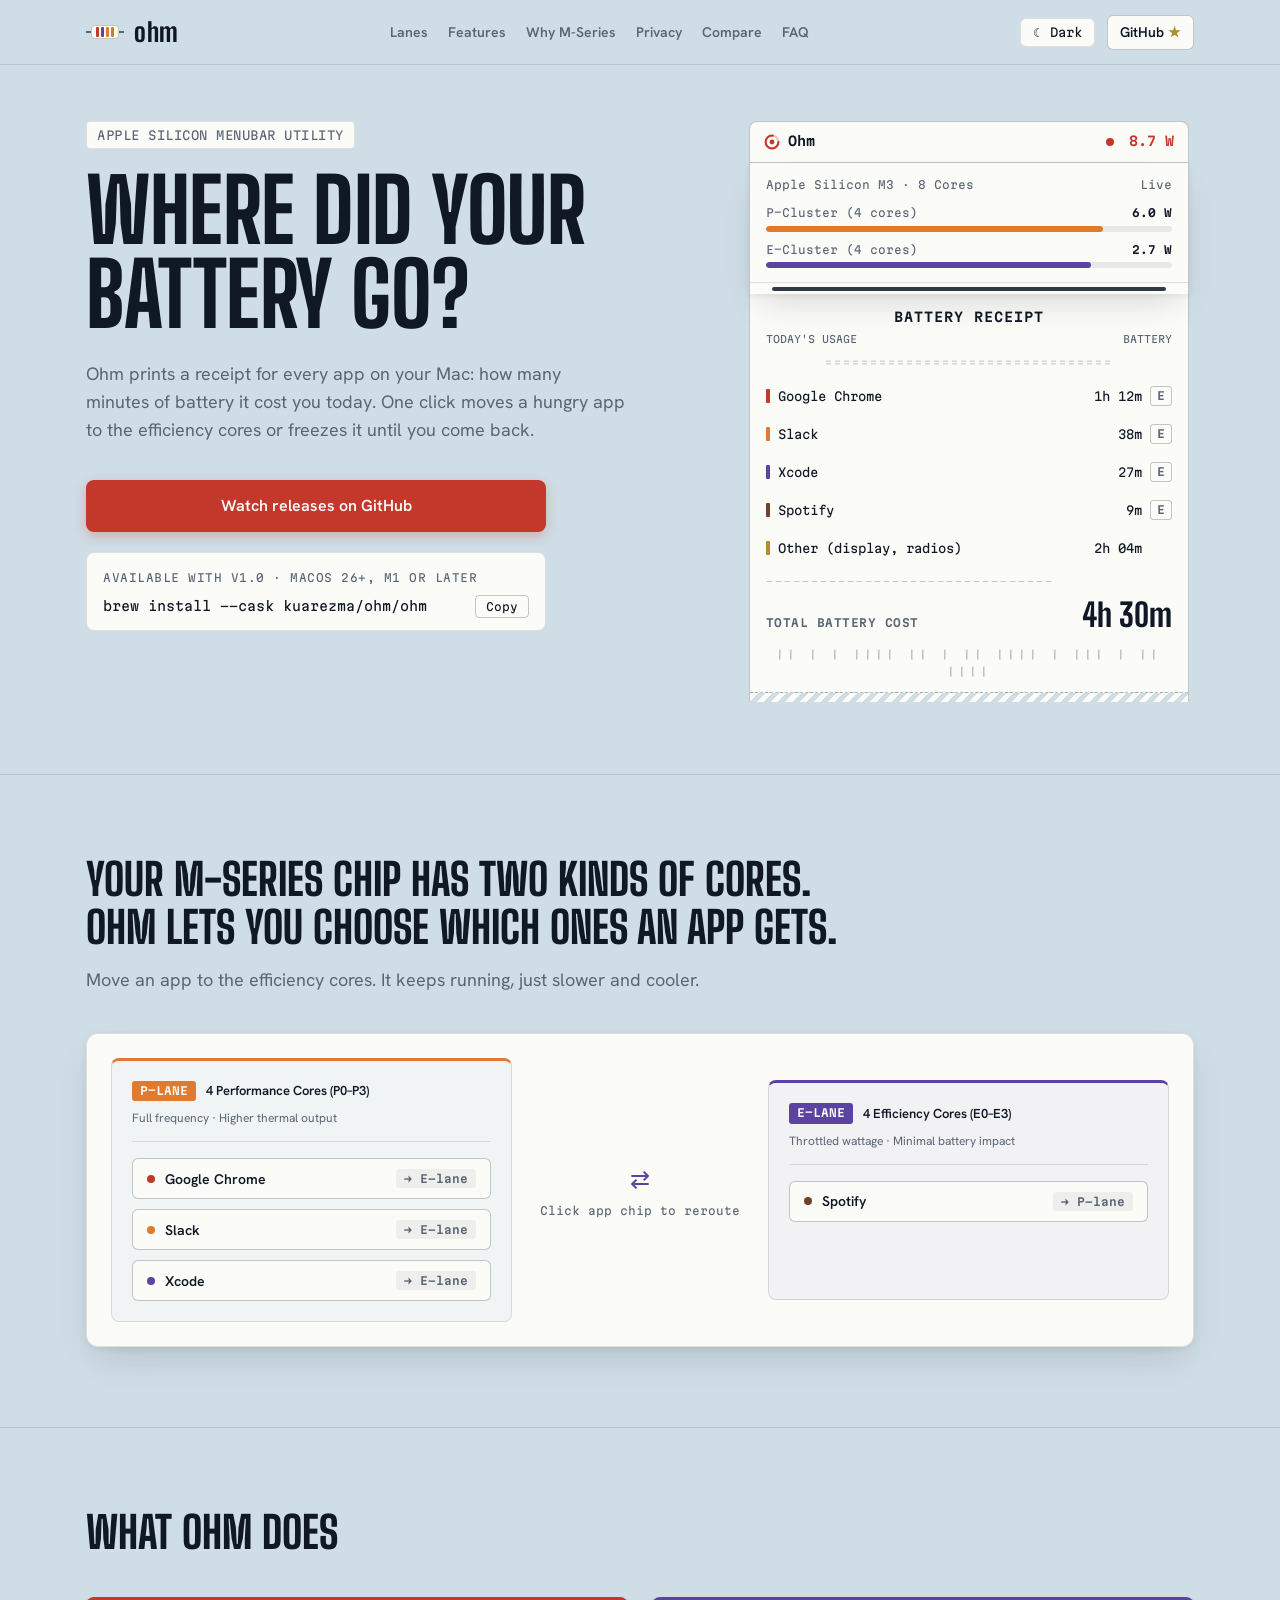
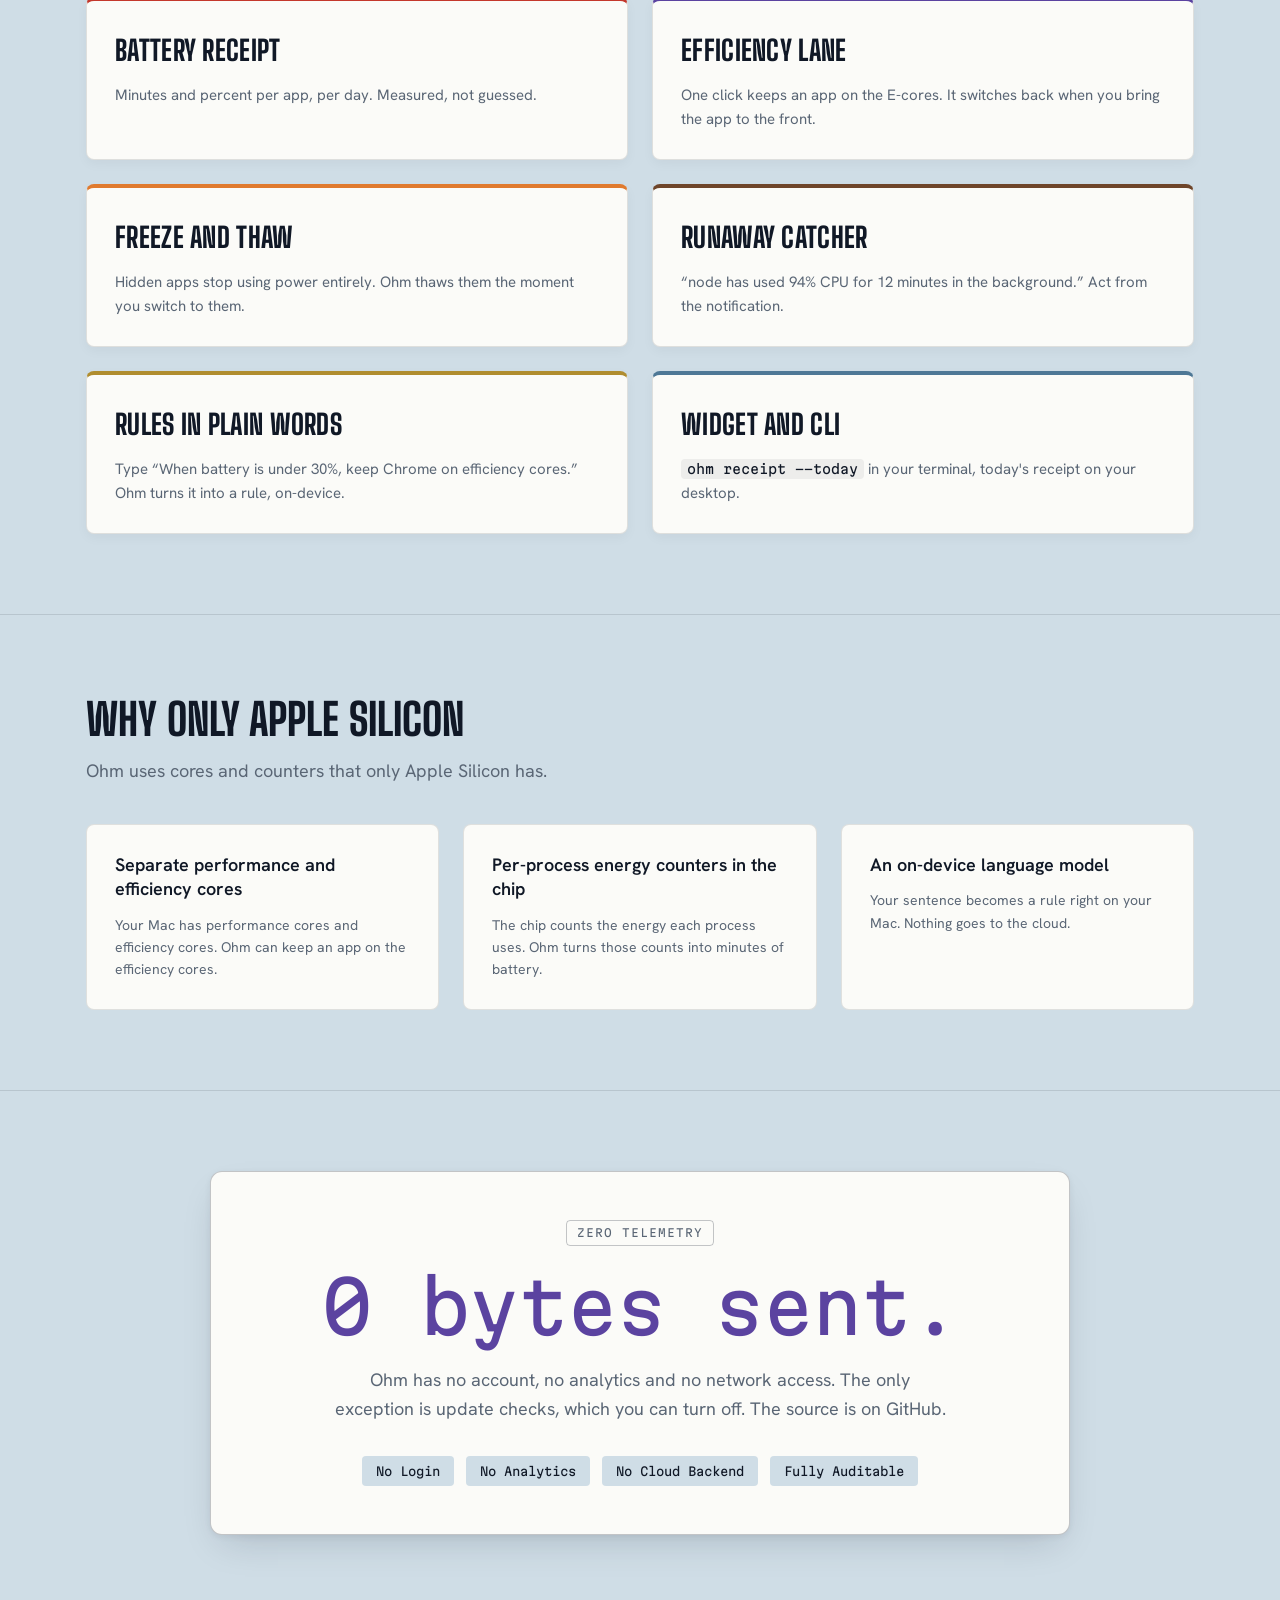
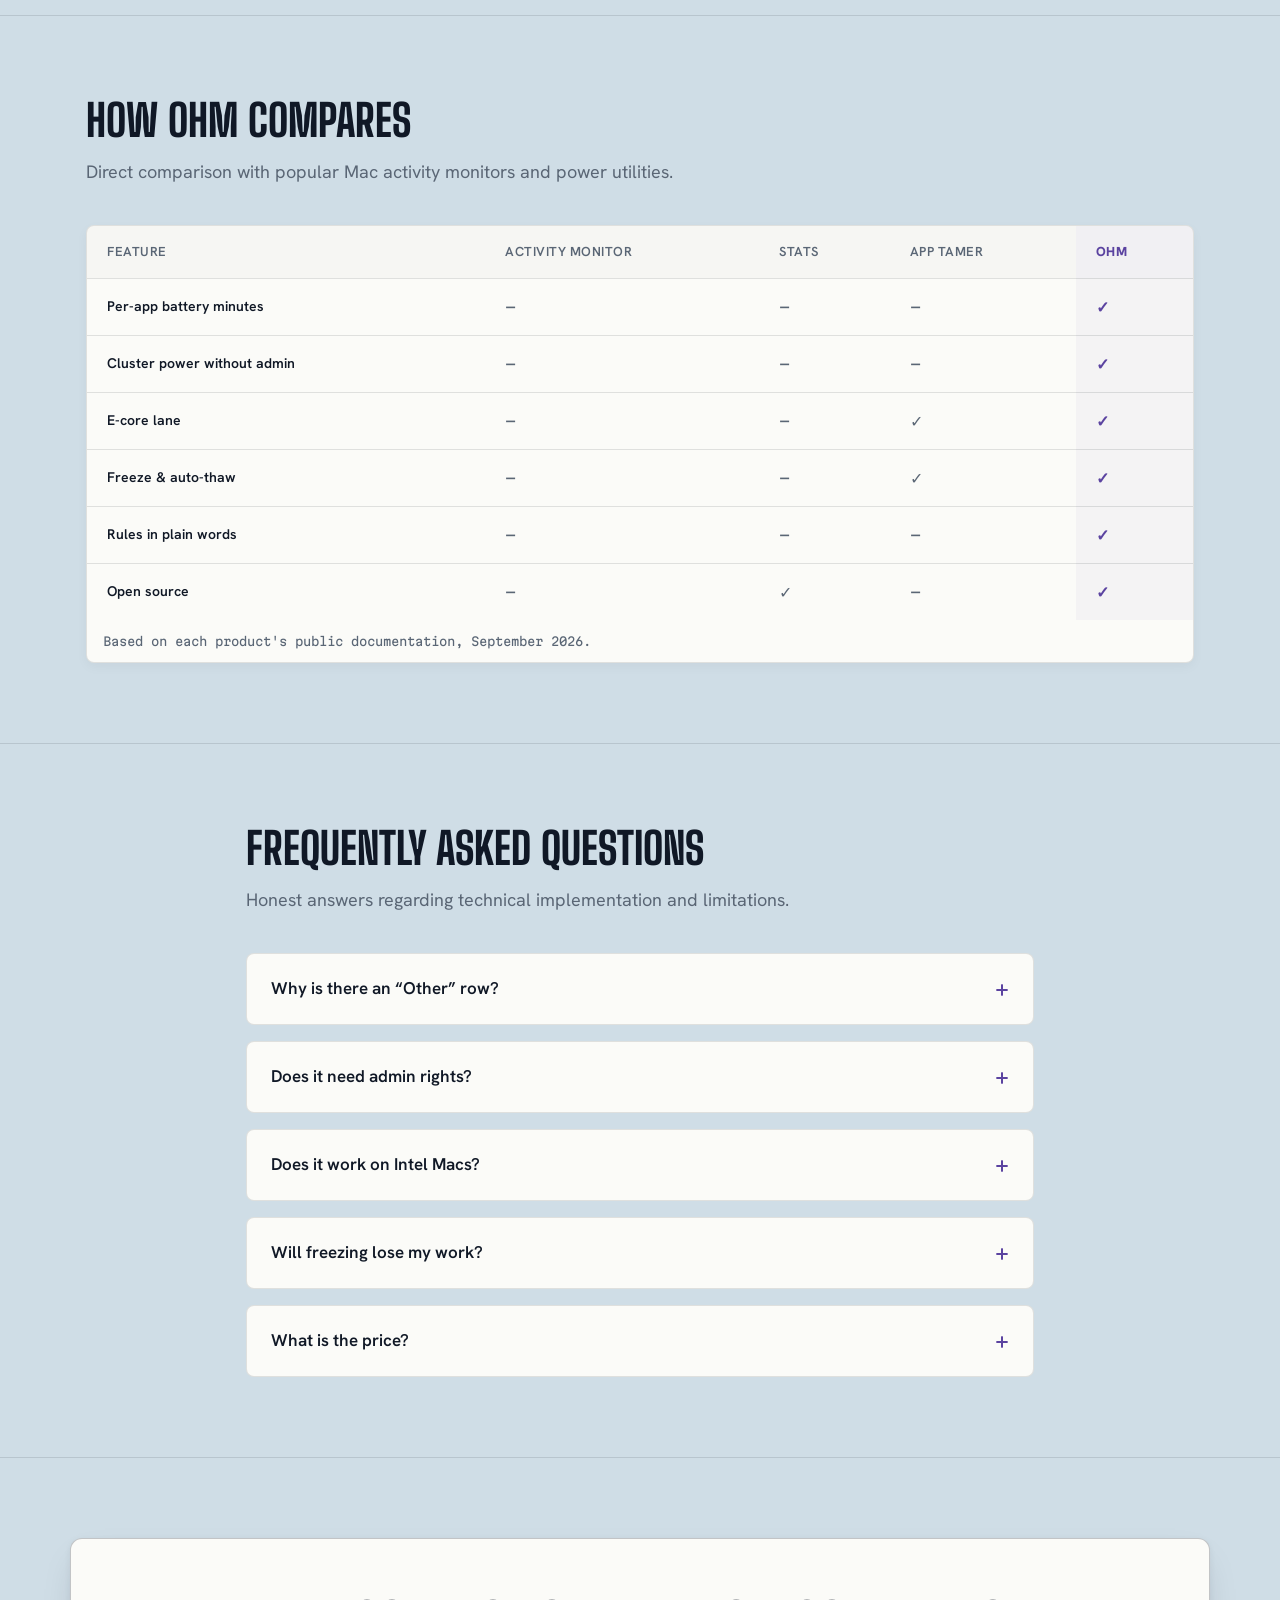
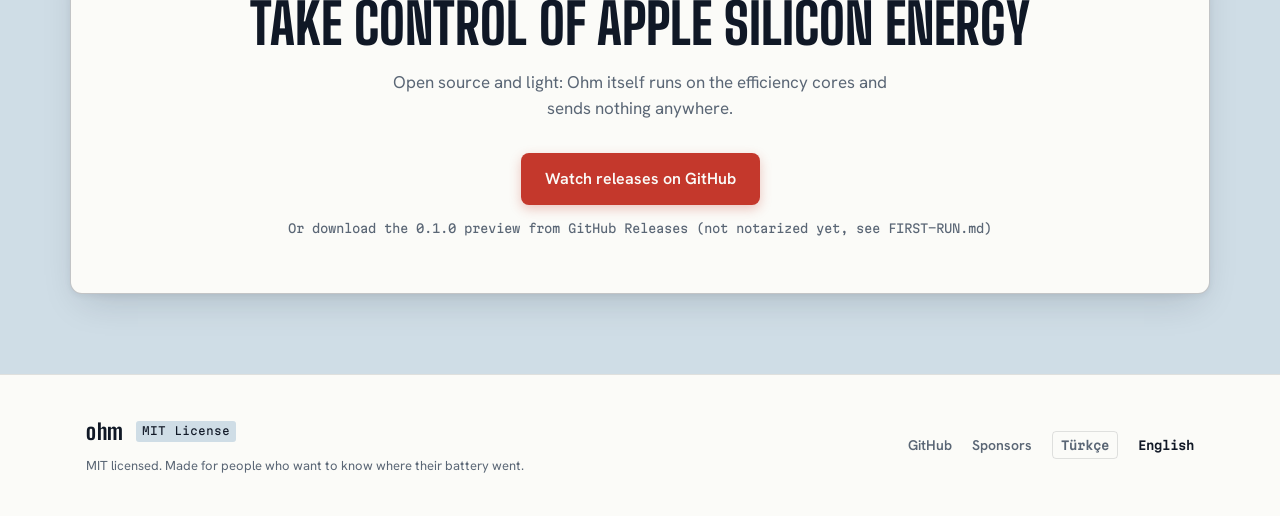
==== commit 510f4af8: "Site: tap install command, preview download link, GitHub Pages workflow (runs once the repo is publi" ====
--- a/site/index.html
+++ b/site/index.html
@@ -62,7 +62,7 @@
           </p>
 
           <div class="hero-cta-group">
-            <a href="https://github.com/kuarezma/ohm" class="btn btn-primary" target="_blank" rel="noopener noreferrer">
+            <a href="https://github.com/kuarezma/ohm/releases" class="btn btn-primary" target="_blank" rel="noopener noreferrer">
               Watch releases on GitHub
             </a>
             <div class="install-card">
@@ -70,7 +70,7 @@
                 <span class="install-tag">Available with v1.0 · macOS 26+, M1 or later</span>
               </div>
               <div class="install-cli">
-                <code id="brew-code">brew install --cask ohm</code>
+                <code id="brew-code">brew install --cask kuarezma/ohm/ohm</code>
                 <button type="button" class="btn-copy" id="btn-copy" aria-label="Copy brew install command">
                   <span id="copy-status">Copy</span>
                 </button>
@@ -485,10 +485,10 @@
         <h2 class="cta-heading">Take control of Apple Silicon energy</h2>
         <p class="cta-text">Open source and light: Ohm itself runs on the efficiency cores and sends nothing anywhere.</p>
         <div class="cta-actions">
-          <a href="https://github.com/kuarezma/ohm" class="btn btn-primary" target="_blank" rel="noopener noreferrer">
+          <a href="https://github.com/kuarezma/ohm/releases" class="btn btn-primary" target="_blank" rel="noopener noreferrer">
             Watch releases on GitHub
           </a>
-          <span class="cta-brew-hint">Or check releases for upcoming v1.0 binary</span>
+          <span class="cta-brew-hint">Or download the 0.1.0 preview from GitHub Releases (not notarized yet, see FIRST-RUN.md)</span>
         </div>
       </div>
     </section>
